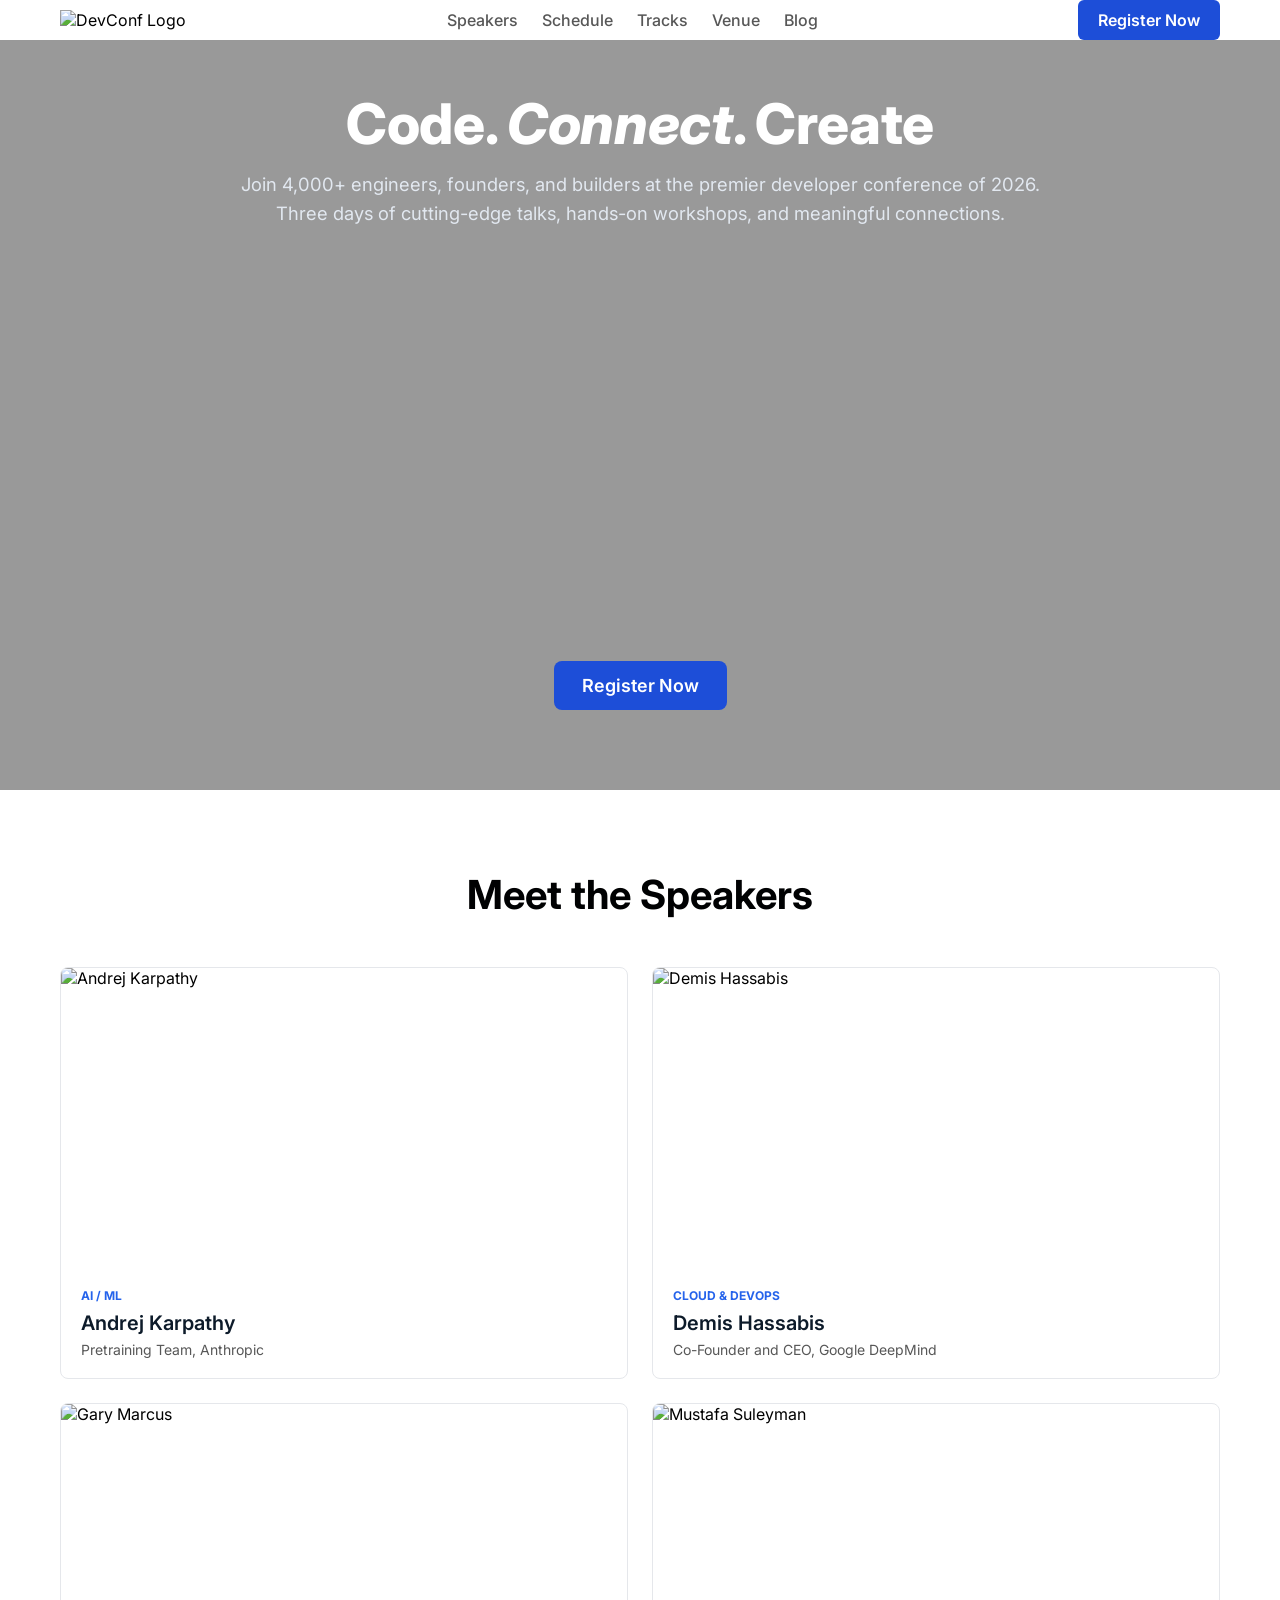
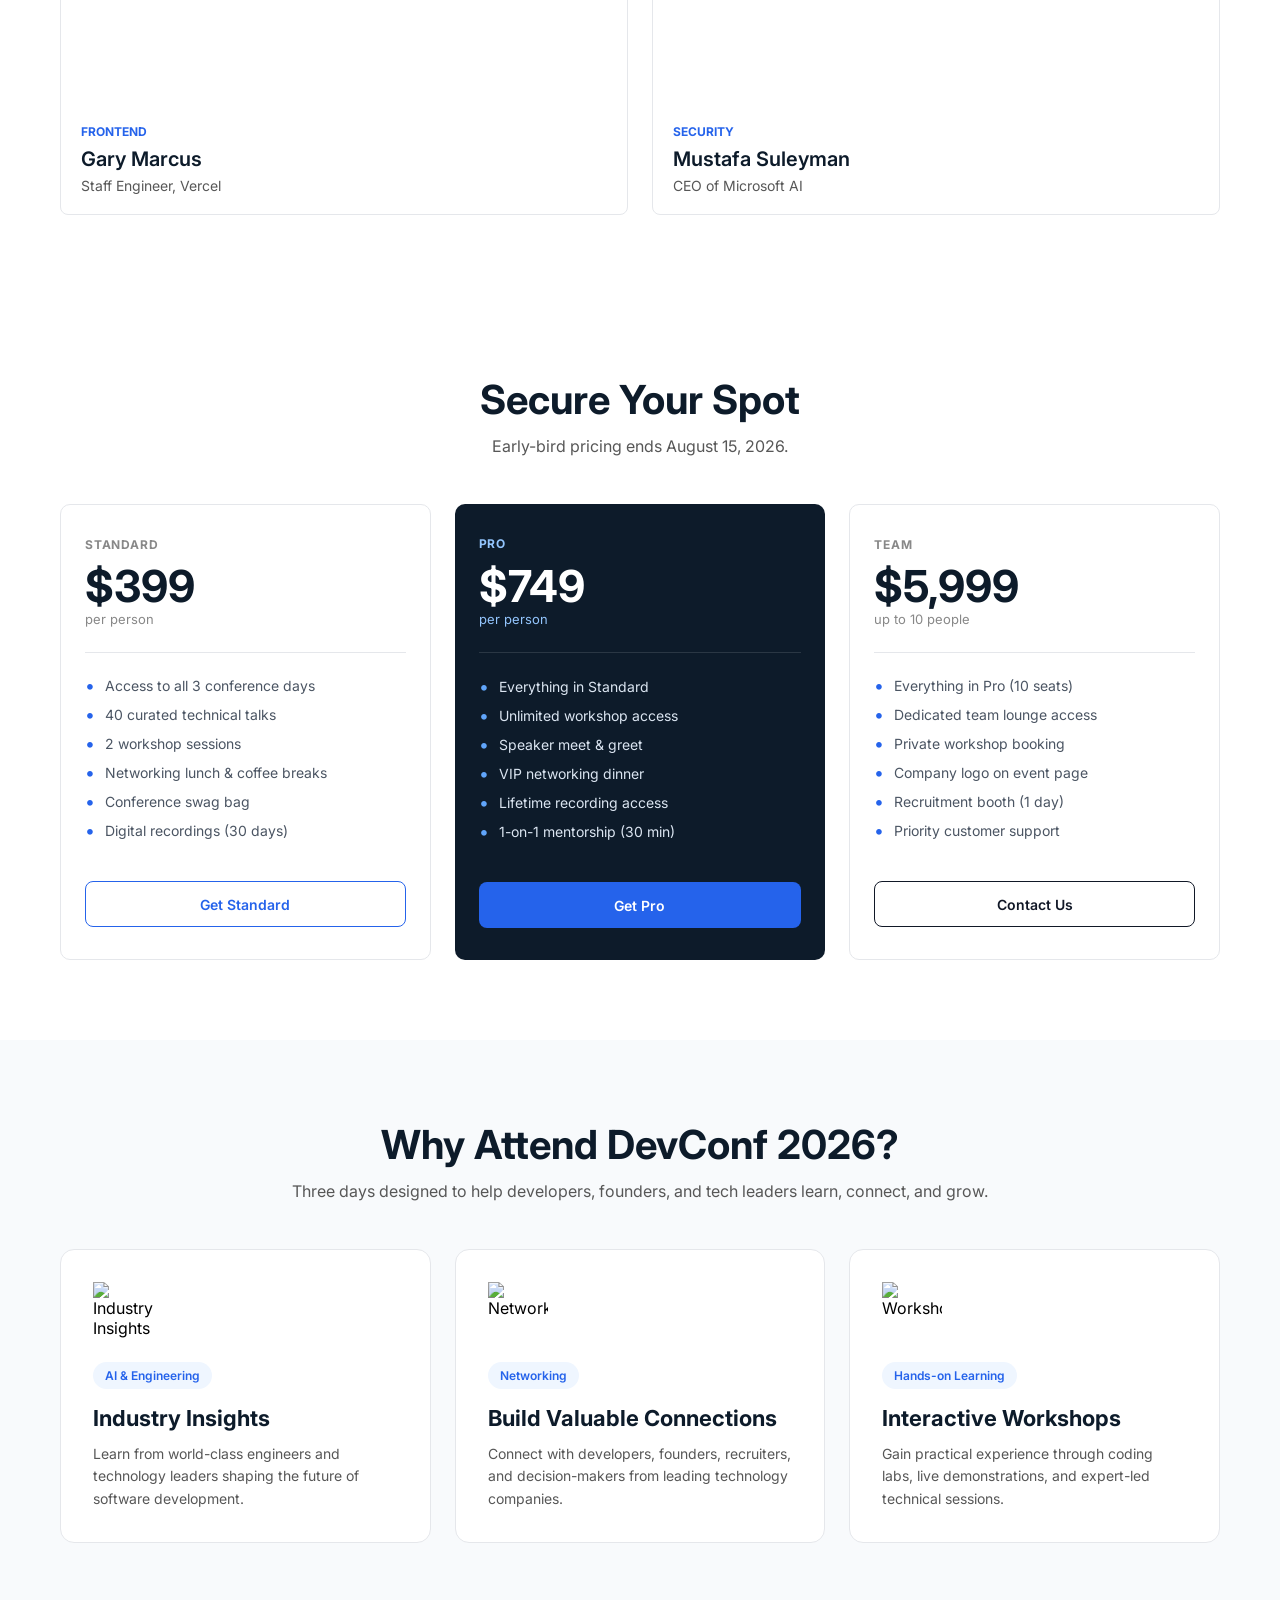
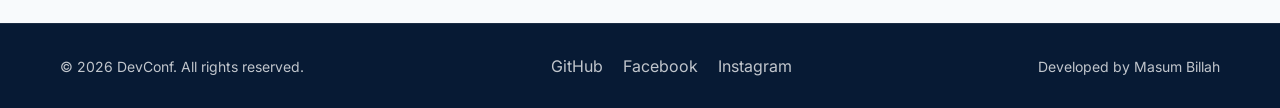
==== index.html @ d59dab5a "Add files via upload" ====
<!DOCTYPE html>
<html lang="en">
<head>
    <meta charset="UTF-8">
    <meta name="viewport" content="width=device-width, initial-scale=1.0">
    <title>DevConf 2026 | Developer Conference</title>
    <link rel="stylesheet" href="./style.css">

    <!-- Google Font -->
    <link rel="preconnect" href="https://fonts.googleapis.com">
    <link rel="preconnect" href="https://fonts.gstatic.com" crossorigin>
    <link href="https://fonts.googleapis.com/css2?family=Inter:wght@400;500;600;700;800&display=swap" rel="stylesheet">
</head>
<body>
    <!-- Navbar start -->
    <header>
        <nav class="container">
            <img src="./assets/logo.png" alt="DevConf Logo">

            <ul class="nav-links">
                <li><a href="#">Speakers</a></li>
                <li><a href="#">Schedule</a></li>
                <li><a href="#">Tracks</a></li>
                <li><a href="#">Venue</a></li>
                <li><a href="#">Blog</a></li>
            </ul>
            <button class="common-btn nav-btn">Register Now</button>
        </nav>
    </header>
    <!-- Navbar end -->

<!-- Hero section start -->
<section class="hero-parent-root">
    <div class="container hero-container">
        
        <!-- Top Dark Region (Heading & Paragraph) -->
        <div class="hero-text">
            <h2>Code. <i>Connect</i>. Create</h2>
            <p>Join 4,000+ engineers, founders, and builders at the premier developer conference of 2026. Three days of cutting-edge talks, hands-on workshops, and meaningful connections.</p>
        </div>

        <!-- Bottom Dark Region (Register Button) -->
        <div class="hero-btn-wrap">
            <button class="common-btn hero-btn">Register Now</button>
        </div>

    </div>
</section>
<!-- Hero section end -->

    <!-- Speakers section start -->
    <section class="speakers-parent">
        <div class="container">
            <h2 class="speakers-parent-title">Meet the Speakers</h2>

            <div class="speakers-parent-grid">
                <div class="speaker-card">
                    <img src="./assets/andrej.png" alt="Andrej Karpathy">
                    <div class="speaker-content">
                        <span class="speaker-category">AI / ML</span>
                        <h3>Andrej Karpathy</h3>
                        <p>Pretraining Team, Anthropic</p>
                    </div>
                </div>

                <div class="speaker-card">
                    <img src="./assets/demis.png" alt="Demis Hassabis">
                    <div class="speaker-content">
                        <span class="speaker-category">Cloud & DevOps</span>
                        <h3>Demis Hassabis</h3>
                        <p>Co-Founder and CEO, Google DeepMind</p>
                    </div>
                </div>

                <div class="speaker-card">
                    <img src="./assets/gary.png" alt="Gary Marcus">
                    <div class="speaker-content">
                        <span class="speaker-category">Frontend</span>
                        <h3>Gary Marcus</h3>
                        <p>Staff Engineer, Vercel</p>
                    </div>
                </div>

                <div class="speaker-card">
                    <img src="./assets/mustafa.png" alt="Mustafa Suleyman">
                    <div class="speaker-content">
                        <span class="speaker-category">Security</span>
                        <h3>Mustafa Suleyman</h3>
                        <p>CEO of Microsoft AI</p>
                    </div>
                </div>
            </div>
        </div>
    </section>
    <!-- Speakers section end -->

    <!-- Pricing section start -->
    <section class="pricing-parent">
        <div class="container">
            <div class="pricing-header">
                <h2>Secure Your Spot</h2>
                <p>Early-bird pricing ends August 15, 2026.</p>
            </div>

            <div class="pricing-parent-grid">
                <!-- Standard -->
                <div class="pricing-card">
                    <span class="plan-type">STANDARD</span>
                    <div class="price-wrap">
                        <h3>$399</h3>
                        <span>per person</span>
                    </div>
                    <div class="divider"></div>
                    <ul>
                        <li>Access to all 3 conference days</li>
                        <li>40 curated technical talks</li>
                        <li>2 workshop sessions</li>
                        <li>Networking lunch & coffee breaks</li>
                        <li>Conference swag bag</li>
                        <li>Digital recordings (30 days)</li>
                    </ul>
                    <button class="outline-btn">Get Standard</button>
                </div>

                <!-- Pro -->
                <div class="pricing-card pricing-card-active">
                    <span class="plan-type">PRO</span>
                    <div class="price-wrap">
                        <h3>$749</h3>
                        <span>per person</span>
                    </div>
                    <div class="divider"></div>
                    <ul>
                        <li>Everything in Standard</li>
                        <li>Unlimited workshop access</li>
                        <li>Speaker meet & greet</li>
                        <li>VIP networking dinner</li>
                        <li>Lifetime recording access</li>
                        <li>1-on-1 mentorship (30 min)</li>
                    </ul>
                    <button class="primary-btn">Get Pro</button>
                </div>

                <!-- Team -->
                <div class="pricing-card">
                    <span class="plan-type">TEAM</span>
                    <div class="price-wrap">
                        <h3>$5,999</h3>
                        <span>up to 10 people</span>
                    </div>
                    <div class="divider"></div>
                    <ul>
                        <li>Everything in Pro (10 seats)</li>
                        <li>Dedicated team lounge access</li>
                        <li>Private workshop booking</li>
                        <li>Company logo on event page</li>
                        <li>Recruitment booth (1 day)</li>
                        <li>Priority customer support</li>
                    </ul>
                    <button class="dark-outline-btn">Contact Us</button>
                </div>
            </div>
        </div>
    </section>
    <!-- Pricing section end -->

    <!-- Experience Section Start-->
    <section class="experience-section">
        <div class="container">
            <div class="experience-header">
                <h2>Why Attend DevConf 2026?</h2>
                <p>Three days designed to help developers, founders, and tech leaders learn, connect, and grow.</p>
            </div>

            <div class="experience-grid">
                <div class="experience-card">
                    <img src="./assets/industry.png" alt="Industry Insights">
                    <span class="feature-tag">AI & Engineering</span>
                    <h3>Industry Insights</h3>
                    <p>Learn from world-class engineers and technology leaders shaping the future of software development.</p>
                </div>

                <div class="experience-card">
                    <img src="./assets/meningful.png" alt="Networking">
                    <span class="feature-tag">Networking</span>
                    <h3>Build Valuable Connections</h3>
                    <p>Connect with developers, founders, recruiters, and decision-makers from leading technology companies.</p>
                </div>

                <div class="experience-card">
                    <img src="./assets/hands.png" alt="Workshops">
                    <span class="feature-tag">Hands-on Learning</span>
                    <h3>Interactive Workshops</h3>
                    <p>Gain practical experience through coding labs, live demonstrations, and expert-led technical sessions.</p>
                </div>
            </div>
        </div>
    </section>
    <!-- Experience Section End-->

    <!-- Footer section start -->
    <footer class="footer-parent">
        <div class="container footer-parent-container">
            <div class="footer-copyright">
                © 2026 DevConf. All rights reserved.
            </div>

            <div class="footer-links">
                <a href="https://github.com/selfmsbillah" target="_blank">GitHub</a>
                <a href="https://www.facebook.com/self.masumbillah/" target="_blank">Facebook</a>
                <a href="https://www.instagram.com/self.masum/" target="_blank">Instagram</a>
            </div>

            <div class="footer-credit">
                Developed by
                <a href="https://selfmsbillah.github.io/masumportfolio.github.io/#contact">Masum Billah</a>
            </div>
        </div>
    </footer>
</body>
</html>
---- style.css ----
/* Reset Style */
* {
    padding: 0;
    margin: 0;
    box-sizing: border-box;
    font-family: 'Inter', sans-serif;
}

img {
    max-width: 100%;
    height: auto;
}

/* Common Styles */
.common-btn {
    background-color: #1D4ED8;
    padding: 10px 20px;
    border-radius: 6px;
    font-weight: 600;
    font-size: 16px;
    color: #FFFFFF;
    border: none;
    cursor: pointer;
    transition: background-color 0.3s ease;
}

.common-btn:hover {
    background-color: #3B82F6;
}

.container {
    max-width: 1200px;
    margin: 0 auto;
    padding: 0 20px;
}

/* Navbar */
nav { 
    display: flex;
    justify-content: space-between;
    align-items: center;
    padding: 20px 0;
}

nav ul {
    display: flex;
    list-style: none;
    gap: 24px;
    align-items: center;
}

ul li a {
    text-decoration: none;
    color: #575757;
    font-weight: 500;
    transition: color 0.3s;
}

ul li a:hover {
    color: #1D4ED8;
}


/* ================= Hero Section Fixed Style ================= */
.hero-parent-root {
    background-image: linear-gradient(rgba(0, 0, 0, 0.4), rgba(0, 0, 0, 0.4)), url('./assets/cover.jpeg');
    background-size: cover;
    background-position: center;
    background-repeat: no-repeat;
    height: 750px;
    width: 100%;
}

.hero-container {
    height: 100%;
    display: flex;
    flex-direction: column;
    justify-content: space-between; /* কন্টেন্টকে একদম উপরে এবং নিচে পাঠাবে */
    align-items: center;
    padding-top: 50px;    /* চিহ্নিত উপরের ডার্ক অংশে টেক্সট পজিশন করবে */
    padding-bottom: 80px; /* চিহ্নিত নিচের ডার্ক অংশে বাটন পজিশন করবে */
    box-sizing: border-box;
}

.hero-text {
    text-align: center;
    color: #FFFFFF;
    max-width: 800px;
}

.hero-text h2 {
    font-size: 3.5rem;
    font-weight: 800;
    letter-spacing: -0.02rem;
    margin-bottom: 12px;
}

.hero-text p {
    font-size: 1.15rem;
    line-height: 1.6;
    color: #E2E8F0;
}

.hero-btn-wrap {
    display: flex;
    justify-content: center;
    align-items: center;
}

.hero-btn {
    padding: 14px 28px;
    font-size: 18px;
    border-radius: 8px;
    white-space: nowrap;
}
/* Speakers Section */
.speakers-parent {
    padding: 80px 0;
    background: #FFFFFF;
}

.speakers-parent-title {
    text-align: center;
    font-size: 2.5rem;
    font-weight: 700;
    color: #000102;
    margin-bottom: 48px;
}

.speakers-parent-grid {
    display: grid;
    grid-template-columns: repeat(2, 1fr);
    gap: 24px;
}

.speaker-card {
    background: #FFFFFF;
    border: 1px solid #E5E7EB;
    border-radius: 8px;
    overflow: hidden;
}

.speaker-card img {
    width: 100%;
    height: 300px;
    object-fit: cover;
    display: block;
}

.speaker-content {
    padding: 20px;
}

.speaker-category {
    display: block;
    font-size: 12px;
    font-weight: 700;
    text-transform: uppercase;
    color: #2563EB;
    margin-bottom: 8px;
}

.speaker-content h3 {
    font-size: 20px;
    font-weight: 600;
    margin-bottom: 6px;
    color: #0D1B2A;
}

.speaker-content p {
    font-size: 14px;
    color: #575757;
}

/* Pricing Section */
.pricing-parent {
    padding: 80px 0;
    background: #FFFFFF;
}

.pricing-header {
    text-align: center;
    margin-bottom: 48px;
}

.pricing-header h2 {
    font-size: 2.5rem;
    font-weight: 700;
    color: #0D1B2A;
    margin-bottom: 12px;
}

.pricing-header p {
    font-size: 16px;
    color: #575757;
}

.pricing-parent-grid {
    display: grid;
    grid-template-columns: repeat(3, 1fr);
    gap: 24px;
    align-items: stretch;
}

.pricing-card {
    background: #ffffff;
    border: 1px solid #E5E7EB;
    border-radius: 10px;
    padding: 32px 24px;
    display: flex;
    flex-direction: column;
    justify-content: space-between;
}

.plan-type {
    font-size: 12px;
    font-weight: 700;
    color: #888888;
    letter-spacing: 0.8px;
}

.price-wrap {
    margin-top: 12px;
}

.price-wrap h3 {
    font-size: 44px;
    line-height: 1;
    font-weight: 700;
    color: #0D1B2A;
}

.price-wrap span {
    font-size: 13px;
    color: #888888;
}

.divider {
    height: 1px;
    background: #E5E7EB;
    margin: 24px 0;
}

.pricing-card ul {
    list-style: none;
    margin-bottom: 30px;
}

.pricing-card ul li {
    position: relative;
    padding-left: 20px;
    margin-bottom: 12px;
    font-size: 14px;
    color: #4B5563;
}

.pricing-card ul li::before {
    content: "•";
    position: absolute;
    left: 0;
    color: #2563EB;
    font-size: 18px;
    line-height: 1;
}

.outline-btn,
.primary-btn,
.dark-outline-btn {
    width: 100%;
    height: 46px;
    border-radius: 8px;
    cursor: pointer;
    font-size: 14px;
    font-weight: 600;
    transition: all 0.3s ease;
}

.outline-btn {
    background: transparent;
    border: 1px solid #2563EB;
    color: #2563EB;
}

.primary-btn {
    background: #2563EB;
    border: none;
    color: #fff;
}

.dark-outline-btn {
    background: transparent;
    border: 1px solid #111827;
    color: #111827;
}

.pricing-card-active {
    background: #0D1B2A;
    border: none;
}

.pricing-card-active .plan-type,
.pricing-card-active .price-wrap span {
    color: #93C5FD;
}

.pricing-card-active .price-wrap h3 {
    color: #fff;
}

.pricing-card-active .divider {
    background: rgba(255, 255, 255, 0.12);
}

.pricing-card-active ul li {
    color: #DBE5F1;
}

.pricing-card-active ul li::before {
    color: #60A5FA;
}

/* Experience Section */
.experience-section {
    padding: 80px 0;
    background: #F8FAFC;
}

.experience-header {
    text-align: center;
    margin-bottom: 48px;
}

.experience-header h2 {
    font-size: 2.5rem;
    font-weight: 700;
    color: #0D1B2A;
    margin-bottom: 12px;
}

.experience-header p {
    max-width: 700px;
    margin: 0 auto;
    font-size: 16px;
    color: #575757;
}

.experience-grid {
    display: grid;
    grid-template-columns: repeat(3, 1fr);
    gap: 24px;
}

.experience-card {
    background: #FFFFFF;
    border: 1px solid #E5E7EB;
    border-radius: 14px;
    padding: 32px;
    display: flex;
    flex-direction: column;
    align-items: flex-start;
    transition: all 0.3s ease;
}

.experience-card:hover {
    transform: translateY(-5px);
    box-shadow: 0 15px 30px rgba(13, 27, 42, 0.08);
}

.experience-card img {
    width: 60px;
    height: 60px;
    object-fit: contain;
    margin-bottom: 20px;
}

.feature-tag {
    background: #EFF6FF;
    color: #2563EB;
    padding: 6px 12px;
    border-radius: 999px;
    font-size: 12px;
    font-weight: 600;
    margin-bottom: 16px;
}

.experience-card h3 {
    font-size: 22px;
    font-weight: 700;
    color: #0D1B2A;
    margin-bottom: 12px;
}

.experience-card p {
    font-size: 14px;
    line-height: 1.6;
    color: #575757;
}

/* Footer Section */
.footer-parent {
    background: #071A34;
    padding: 32px 0;
    border-top: 1px solid rgba(255, 255, 255, 0.08);
}

.footer-parent-container {
    display: flex;
    align-items: center;
    justify-content: space-between;
    gap: 20px;
}

.footer-copyright,
.footer-credit {
    color: rgba(255, 255, 255, 0.75);
    font-size: 14px;
}

.footer-credit a,
.footer-links a {
    color: rgba(255, 255, 255, 0.75);
    text-decoration: none;
    transition: 0.3s;
}

.footer-credit a:hover,
.footer-links a:hover {
    color: #60A5FA;
}

.footer-links {
    display: flex;
    align-items: center;
    gap: 20px;
}

/* ==========================================================
   RESPONSIVE MEDIA QUERIES (Mobile & Tablet)
   ========================================================== */

/* Tablet View (Max Width: 992px) */
@media screen and (max-width: 992px) {
    .speakers-parent-grid {
        grid-template-columns: repeat(2, 1fr);
    }

    .pricing-parent-grid,
    .experience-grid {
        grid-template-columns: repeat(2, 1fr);
    }
}

/* ==========================================================
   RESPONSIVE MEDIA QUERIES (Mobile & Tablet)
   ========================================================== */

/* Tablet View (Max Width: 992px) */
@media screen and (max-width: 992px) {
    .speakers-parent-grid,
    .pricing-parent-grid,
    .experience-grid {
        grid-template-columns: repeat(2, 1fr);
    }
}

/* Mobile View (Max Width: 768px) - 2 Columns Layout */
@media screen and (max-width: 768px) {
    .container {
        padding: 0 12px;
    }

    /* Navbar Mobile Layout */
    nav {
        flex-direction: column;
        gap: 12px;
    }
/* Hero Section Mobile Position Fix */
    .hero-parent-root {
        height: 520px;
    }

    .hero-container {
        padding-top: 140px;
        padding-bottom: 30px;
    }

    .hero-btn {
        padding: 10px 20px;
        font-size: 14px;
    }

    nav ul {
        gap: 10px;
        flex-wrap: wrap;
        justify-content: center;
    }

    /* Typography Responsive Sizes */
    .hero-text h2 {
        font-size: 2rem;
    }

    .hero-text p {
        font-size: 0.95rem;
    }

    .speakers-parent-title,
    .pricing-header h2,
    .experience-header h2 {
        font-size: 1.6rem;
    }

    /* ALL GRIDS: 2 Columns on Mobile */
    .speakers-parent-grid,
    .pricing-parent-grid,
    .experience-grid {
        grid-template-columns: repeat(2, 1fr);
        gap: 12px;
    }

    /* Speakers Card Compact Size */
    .speaker-card img {
        height: 150px;
    }

    .speaker-content {
        padding: 10px;
    }

    .speaker-category {
        font-size: 9px;
        margin-bottom: 4px;
    }

    .speaker-content h3 {
        font-size: 14px;
        margin-bottom: 4px;
    }

    .speaker-content p {
        font-size: 11px;
        line-height: 1.3;
    }

    /* Pricing Card Compact Size */
    .pricing-card {
        padding: 16px 12px;
    }

    .price-wrap h3 {
        font-size: 28px;
    }

    .pricing-card ul li {
        font-size: 11px;
        margin-bottom: 8px;
        padding-left: 14px;
    }

    /* Experience Card Compact Size */
    .experience-card {
        padding: 16px 12px;
    }

    .experience-card img {
        width: 40px;
        height: 40px;
        margin-bottom: 10px;
    }

    .experience-card h3 {
        font-size: 16px;
        margin-bottom: 8px;
    }

    .experience-card p {
        font-size: 11px;
        line-height: 1.4;
    }

    /* Footer Mobile Layout */
    .footer-parent-container {
        flex-direction: column;
        text-align: center;
        gap: 12px;
    }
}
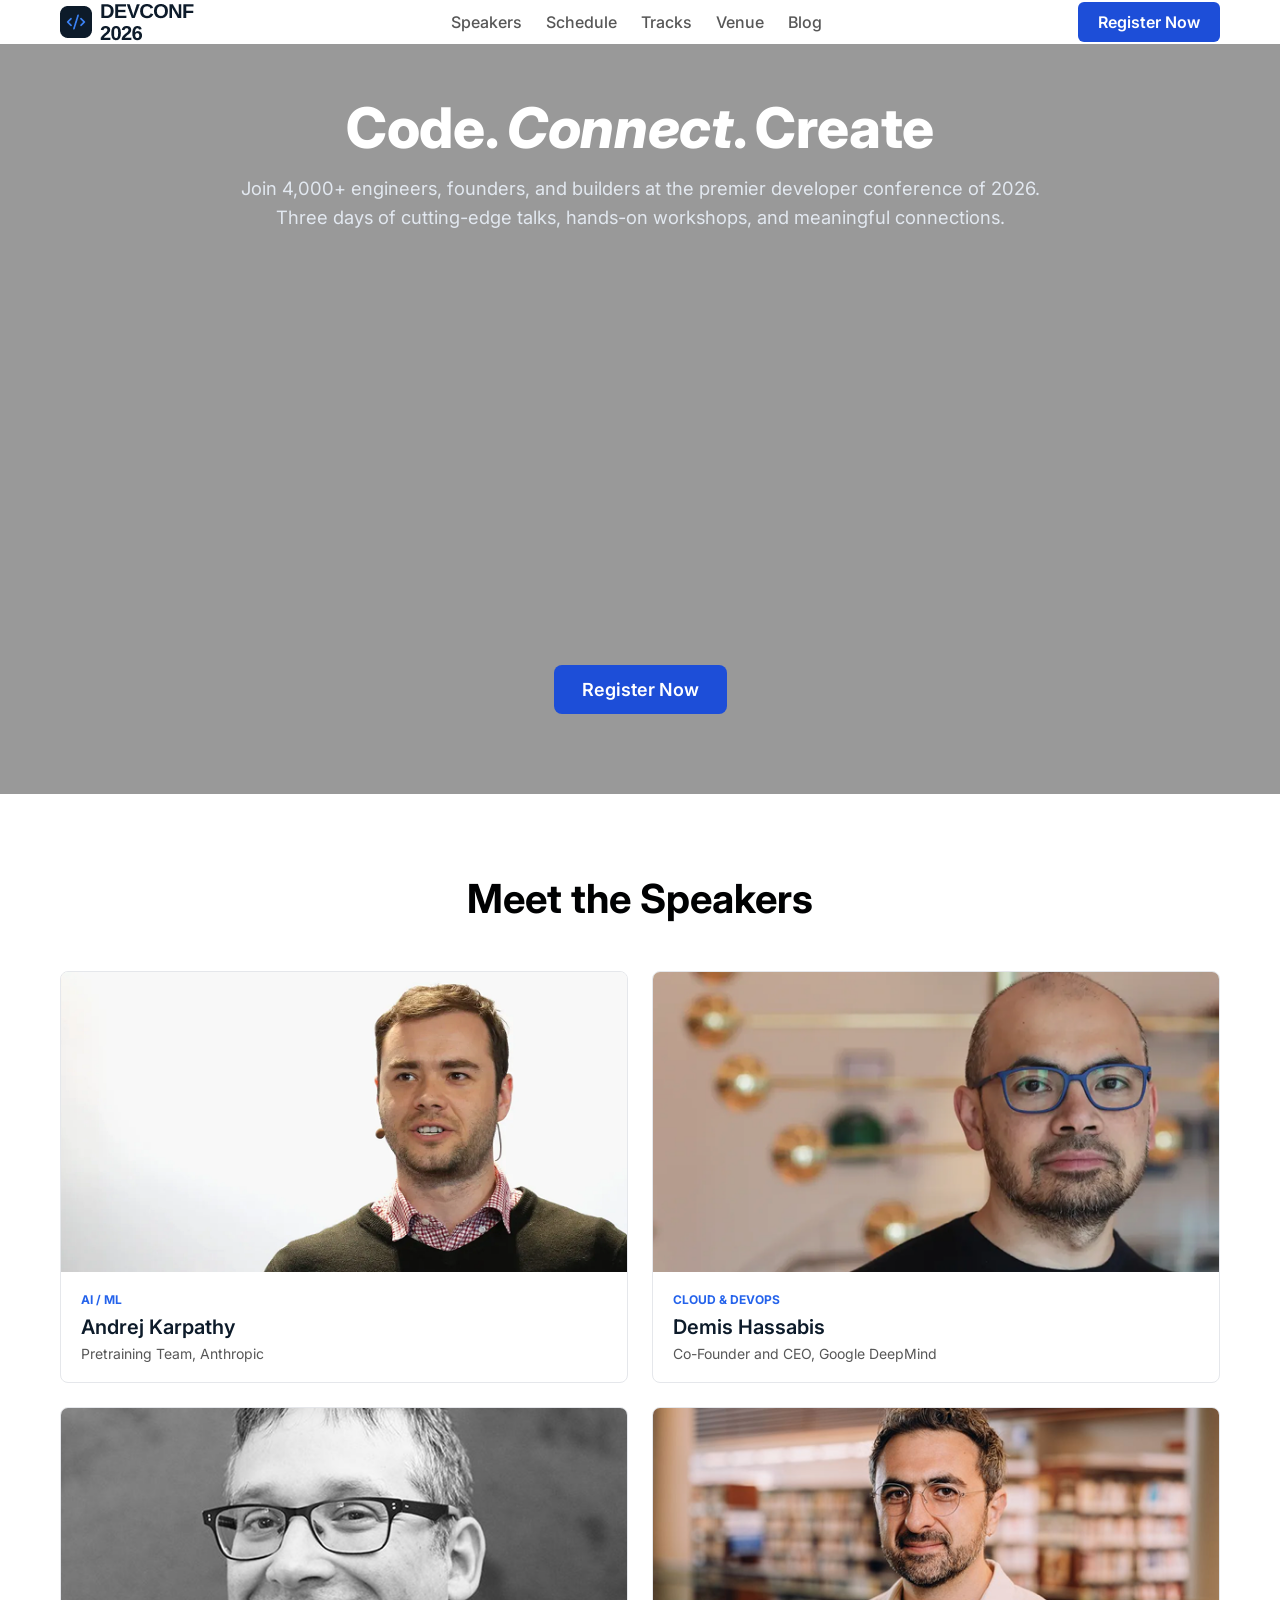
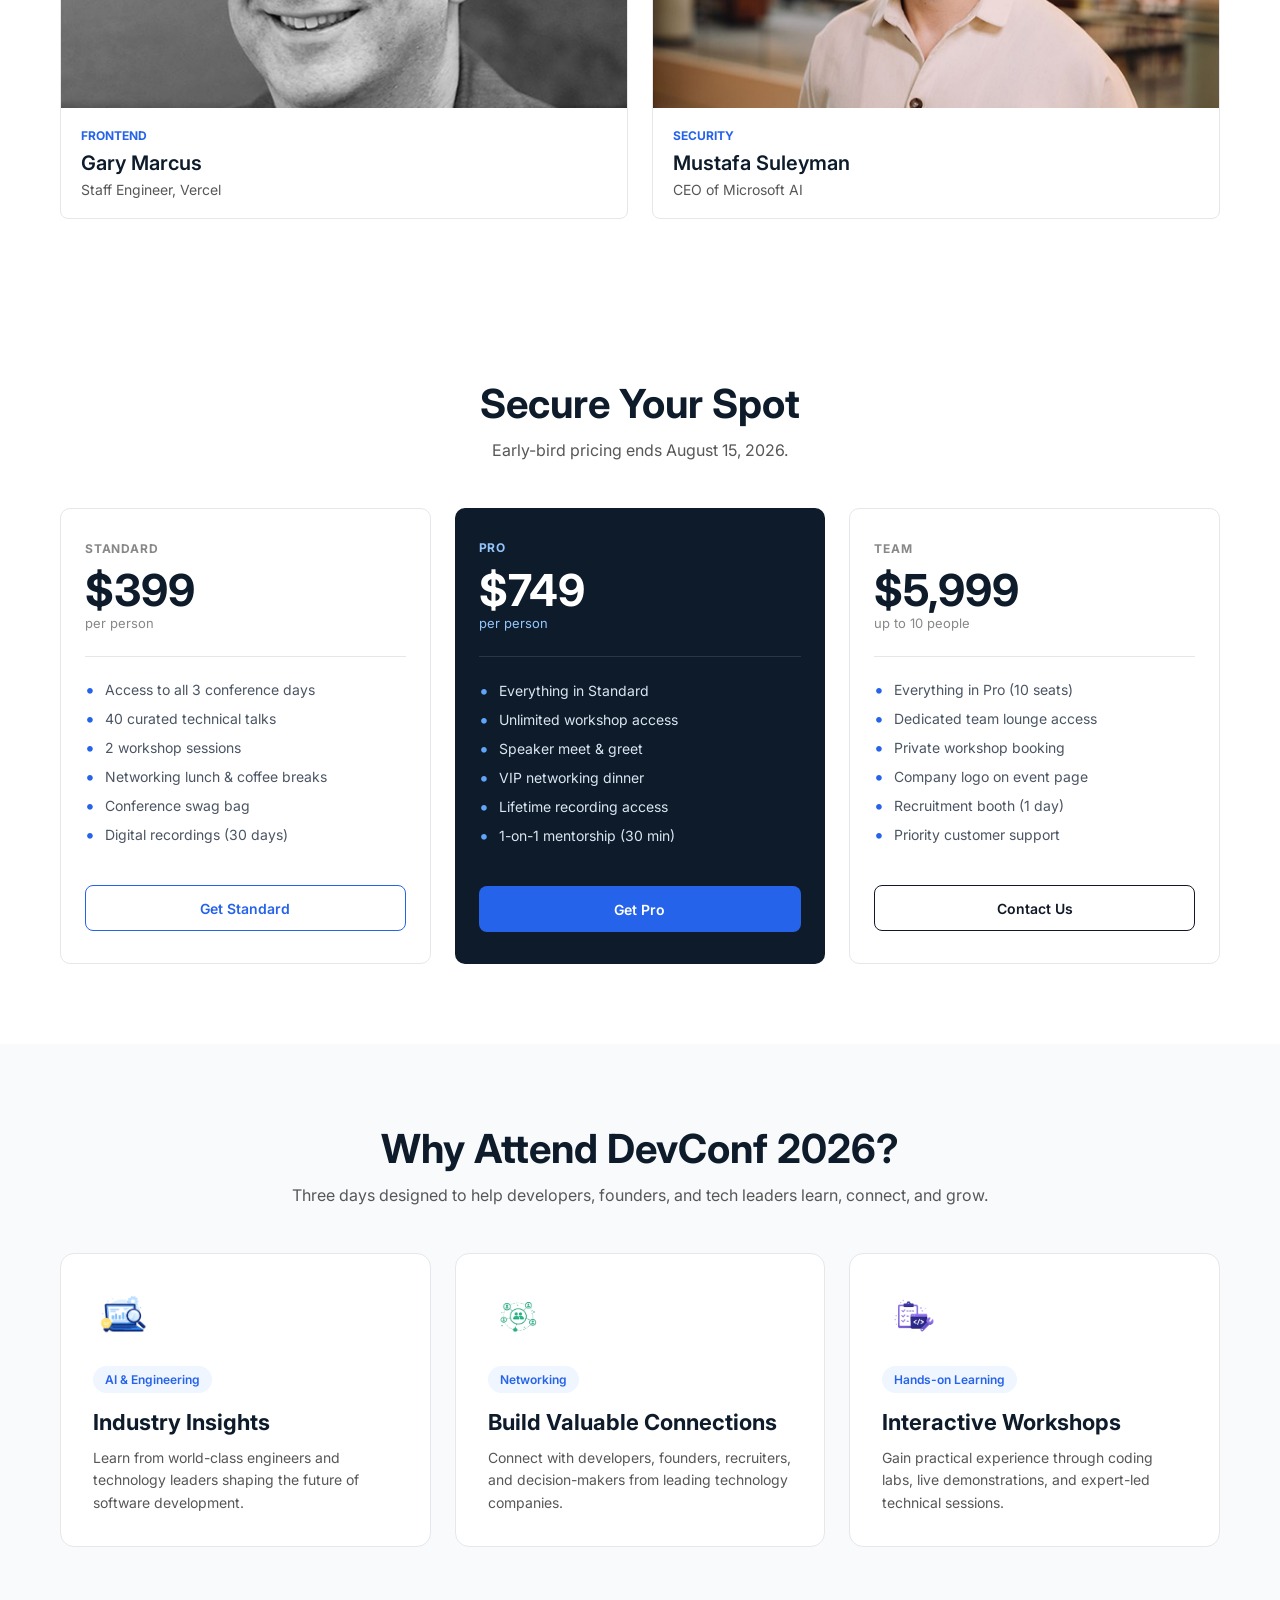
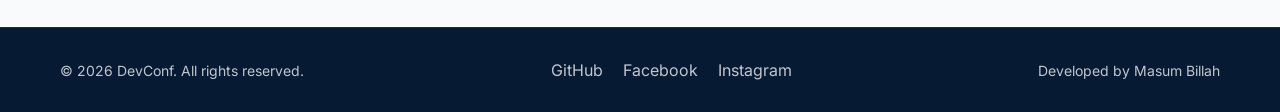
==== commit 7c81d827: "Update index.html" ====
--- a/index.html
+++ b/index.html
@@ -15,7 +15,7 @@
     <!-- Navbar start -->
     <header>
         <nav class="container">
-            <img src="./assets/logo.png" alt="DevConf Logo">
+            <img src="logo.png" alt="DevConf Logo">
 
             <ul class="nav-links">
                 <li><a href="#">Speakers</a></li>
@@ -55,7 +55,7 @@
 
             <div class="speakers-parent-grid">
                 <div class="speaker-card">
-                    <img src="./assets/andrej.png" alt="Andrej Karpathy">
+                    <img src="andrej.png" alt="Andrej Karpathy">
                     <div class="speaker-content">
                         <span class="speaker-category">AI / ML</span>
                         <h3>Andrej Karpathy</h3>
@@ -64,7 +64,7 @@
                 </div>
 
                 <div class="speaker-card">
-                    <img src="./assets/demis.png" alt="Demis Hassabis">
+                    <img src="demis.png" alt="Demis Hassabis">
                     <div class="speaker-content">
                         <span class="speaker-category">Cloud & DevOps</span>
                         <h3>Demis Hassabis</h3>
@@ -73,7 +73,7 @@
                 </div>
 
                 <div class="speaker-card">
-                    <img src="./assets/gary.png" alt="Gary Marcus">
+                    <img src="gary.png" alt="Gary Marcus">
                     <div class="speaker-content">
                         <span class="speaker-category">Frontend</span>
                         <h3>Gary Marcus</h3>
@@ -82,7 +82,7 @@
                 </div>
 
                 <div class="speaker-card">
-                    <img src="./assets/mustafa.png" alt="Mustafa Suleyman">
+                    <img src="mustafa.png" alt="Mustafa Suleyman">
                     <div class="speaker-content">
                         <span class="speaker-category">Security</span>
                         <h3>Mustafa Suleyman</h3>
@@ -174,21 +174,21 @@
 
             <div class="experience-grid">
                 <div class="experience-card">
-                    <img src="./assets/industry.png" alt="Industry Insights">
+                    <img src="industry.png" alt="Industry Insights">
                     <span class="feature-tag">AI & Engineering</span>
                     <h3>Industry Insights</h3>
                     <p>Learn from world-class engineers and technology leaders shaping the future of software development.</p>
                 </div>
 
                 <div class="experience-card">
-                    <img src="./assets/meningful.png" alt="Networking">
+                    <img src="meningful.png" alt="Networking">
                     <span class="feature-tag">Networking</span>
                     <h3>Build Valuable Connections</h3>
                     <p>Connect with developers, founders, recruiters, and decision-makers from leading technology companies.</p>
                 </div>
 
                 <div class="experience-card">
-                    <img src="./assets/hands.png" alt="Workshops">
+                    <img src="hands.png" alt="Workshops">
                     <span class="feature-tag">Hands-on Learning</span>
                     <h3>Interactive Workshops</h3>
                     <p>Gain practical experience through coding labs, live demonstrations, and expert-led technical sessions.</p>
@@ -218,4 +218,4 @@
         </div>
     </footer>
 </body>
-</html>+</html>
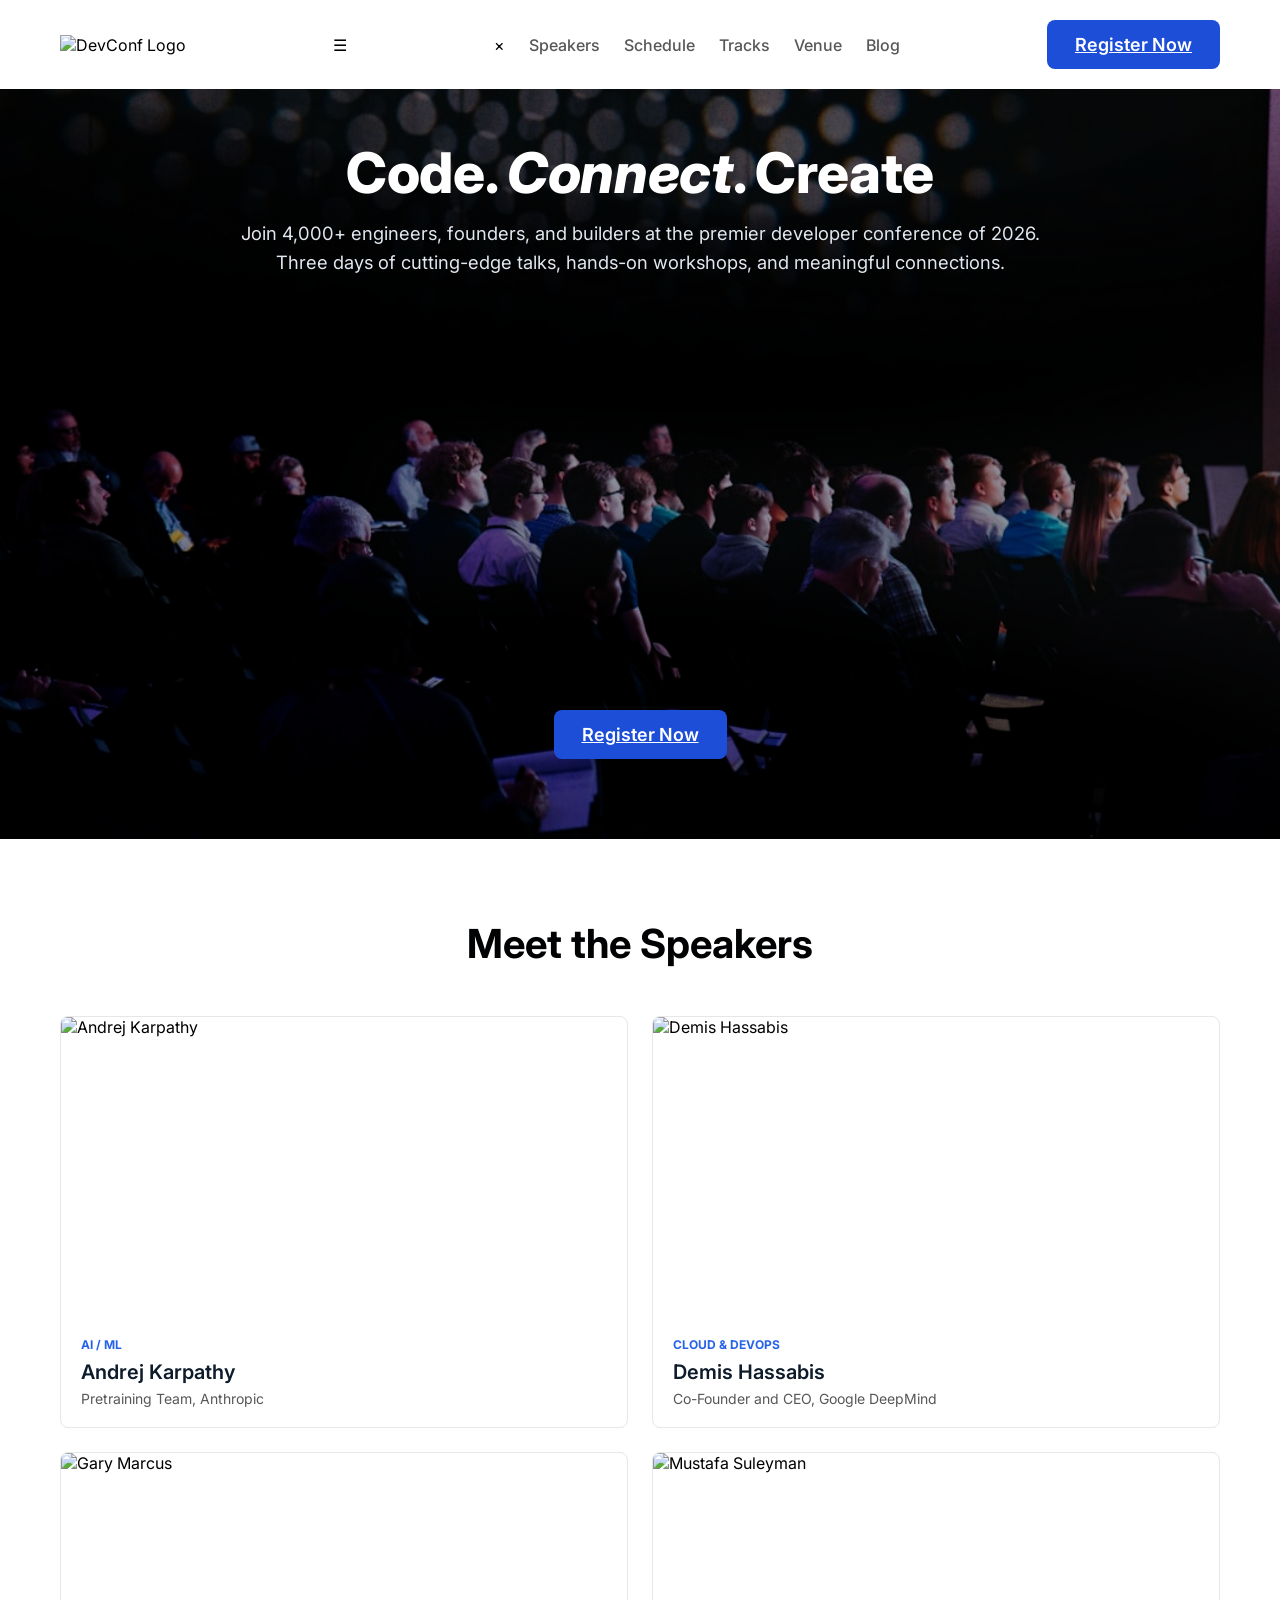
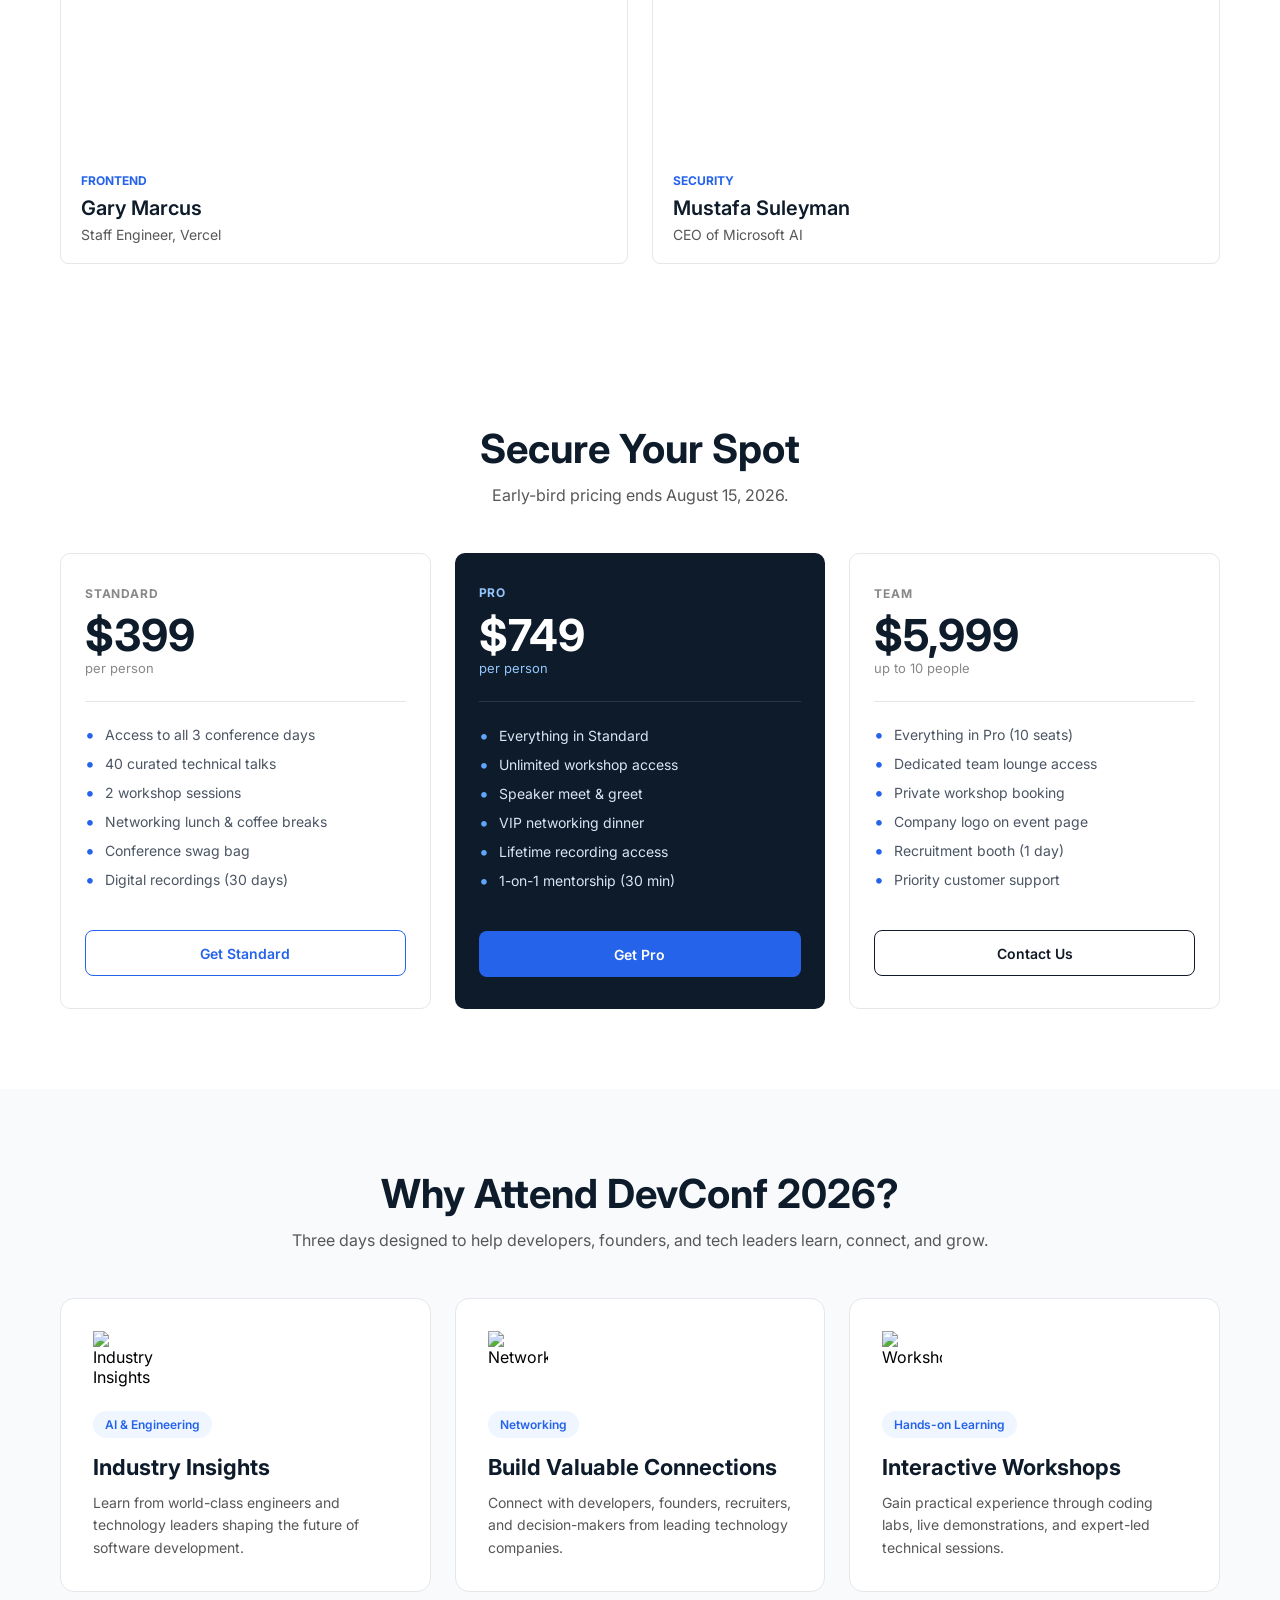
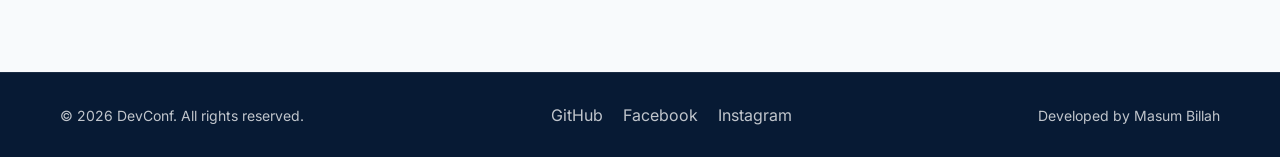
==== commit 5fa9cc02: "Update index.html" ====
--- a/index.html
+++ b/index.html
@@ -12,22 +12,38 @@
     <link href="https://fonts.googleapis.com/css2?family=Inter:wght@400;500;600;700;800&display=swap" rel="stylesheet">
 </head>
 <body>
-    <!-- Navbar start -->
-    <header>
-        <nav class="container">
-            <img src="logo.png" alt="DevConf Logo">
-
-            <ul class="nav-links">
-                <li><a href="#">Speakers</a></li>
-                <li><a href="#">Schedule</a></li>
-                <li><a href="#">Tracks</a></li>
-                <li><a href="#">Venue</a></li>
-                <li><a href="#">Blog</a></li>
+
+<header>
+    <div class="container">
+        <nav>
+            <!-- লোগো (উপরে সেন্টারে থাকবে) -->
+            <img src="./assets/logo.png" alt="DevConf Logo" class="nav-logo">
+
+            <!-- মোবাইলের জন্য টগল মেনু বাটন (২য় লাইনের বামে) -->
+            <div class="menu-toggle" id="menu-toggle">
+                &#9776;
+            </div>
+
+            <!-- নেভিগেশন আইটেম (অফ-ক্যানভাস ডিজাইন) -->
+            <ul id="nav-menu">
+                <li class="close-btn-wrap">
+                    <span class="close-menu" id="close-menu">&times;</span>
+                </li>
+                <li><a href="#speakers">Speakers</a></li>
+                <li><a href="#schedule">Schedule</a></li>
+                <li><a href="#tracks">Tracks</a></li>
+                <li><a href="#venue">Venue</a></li>
+                <li><a href="#blog">Blog</a></li>
             </ul>
-            <button class="common-btn nav-btn">Register Now</button>
+
+            <!-- রেজিস্টার বাটন (২য় লাইনের ডানে) -->
+           <a href="./auth.html" class="common-btn hero-btn">Register Now</a>
         </nav>
-    </header>
-    <!-- Navbar end -->
+    </div>
+</header>
+
+<!-- স্ক্রিন আবছায়া করার জন্য এবং বাইরে ক্লিক ধরে মেনু বন্ধ করার জন্য ওভারলে -->
+<div class="menu-overlay" id="menu-overlay"></div>
 
 <!-- Hero section start -->
 <section class="hero-parent-root">
@@ -41,181 +57,237 @@
 
         <!-- Bottom Dark Region (Register Button) -->
         <div class="hero-btn-wrap">
-            <button class="common-btn hero-btn">Register Now</button>
+           <a href="./auth.html" class="common-btn hero-btn">Register Now</a>
         </div>
 
     </div>
 </section>
 <!-- Hero section end -->
 
-    <!-- Speakers section start -->
-    <section class="speakers-parent">
-        <div class="container">
-            <h2 class="speakers-parent-title">Meet the Speakers</h2>
-
-            <div class="speakers-parent-grid">
-                <div class="speaker-card">
-                    <img src="andrej.png" alt="Andrej Karpathy">
-                    <div class="speaker-content">
-                        <span class="speaker-category">AI / ML</span>
-                        <h3>Andrej Karpathy</h3>
-                        <p>Pretraining Team, Anthropic</p>
-                    </div>
-                </div>
-
-                <div class="speaker-card">
-                    <img src="demis.png" alt="Demis Hassabis">
-                    <div class="speaker-content">
-                        <span class="speaker-category">Cloud & DevOps</span>
-                        <h3>Demis Hassabis</h3>
-                        <p>Co-Founder and CEO, Google DeepMind</p>
-                    </div>
-                </div>
-
-                <div class="speaker-card">
-                    <img src="gary.png" alt="Gary Marcus">
-                    <div class="speaker-content">
-                        <span class="speaker-category">Frontend</span>
-                        <h3>Gary Marcus</h3>
-                        <p>Staff Engineer, Vercel</p>
-                    </div>
-                </div>
-
-                <div class="speaker-card">
-                    <img src="mustafa.png" alt="Mustafa Suleyman">
-                    <div class="speaker-content">
-                        <span class="speaker-category">Security</span>
-                        <h3>Mustafa Suleyman</h3>
-                        <p>CEO of Microsoft AI</p>
-                    </div>
-                </div>
-            </div>
-        </div>
-    </section>
-    <!-- Speakers section end -->
-
-    <!-- Pricing section start -->
-    <section class="pricing-parent">
-        <div class="container">
-            <div class="pricing-header">
-                <h2>Secure Your Spot</h2>
-                <p>Early-bird pricing ends August 15, 2026.</p>
-            </div>
-
-            <div class="pricing-parent-grid">
-                <!-- Standard -->
-                <div class="pricing-card">
-                    <span class="plan-type">STANDARD</span>
-                    <div class="price-wrap">
-                        <h3>$399</h3>
-                        <span>per person</span>
-                    </div>
-                    <div class="divider"></div>
-                    <ul>
-                        <li>Access to all 3 conference days</li>
-                        <li>40 curated technical talks</li>
-                        <li>2 workshop sessions</li>
-                        <li>Networking lunch & coffee breaks</li>
-                        <li>Conference swag bag</li>
-                        <li>Digital recordings (30 days)</li>
-                    </ul>
-                    <button class="outline-btn">Get Standard</button>
-                </div>
-
-                <!-- Pro -->
-                <div class="pricing-card pricing-card-active">
-                    <span class="plan-type">PRO</span>
-                    <div class="price-wrap">
-                        <h3>$749</h3>
-                        <span>per person</span>
-                    </div>
-                    <div class="divider"></div>
-                    <ul>
-                        <li>Everything in Standard</li>
-                        <li>Unlimited workshop access</li>
-                        <li>Speaker meet & greet</li>
-                        <li>VIP networking dinner</li>
-                        <li>Lifetime recording access</li>
-                        <li>1-on-1 mentorship (30 min)</li>
-                    </ul>
-                    <button class="primary-btn">Get Pro</button>
-                </div>
-
-                <!-- Team -->
-                <div class="pricing-card">
-                    <span class="plan-type">TEAM</span>
-                    <div class="price-wrap">
-                        <h3>$5,999</h3>
-                        <span>up to 10 people</span>
-                    </div>
-                    <div class="divider"></div>
-                    <ul>
-                        <li>Everything in Pro (10 seats)</li>
-                        <li>Dedicated team lounge access</li>
-                        <li>Private workshop booking</li>
-                        <li>Company logo on event page</li>
-                        <li>Recruitment booth (1 day)</li>
-                        <li>Priority customer support</li>
-                    </ul>
-                    <button class="dark-outline-btn">Contact Us</button>
-                </div>
-            </div>
-        </div>
-    </section>
-    <!-- Pricing section end -->
-
-    <!-- Experience Section Start-->
-    <section class="experience-section">
-        <div class="container">
-            <div class="experience-header">
-                <h2>Why Attend DevConf 2026?</h2>
-                <p>Three days designed to help developers, founders, and tech leaders learn, connect, and grow.</p>
-            </div>
-
-            <div class="experience-grid">
-                <div class="experience-card">
-                    <img src="industry.png" alt="Industry Insights">
-                    <span class="feature-tag">AI & Engineering</span>
-                    <h3>Industry Insights</h3>
-                    <p>Learn from world-class engineers and technology leaders shaping the future of software development.</p>
-                </div>
-
-                <div class="experience-card">
-                    <img src="meningful.png" alt="Networking">
-                    <span class="feature-tag">Networking</span>
-                    <h3>Build Valuable Connections</h3>
-                    <p>Connect with developers, founders, recruiters, and decision-makers from leading technology companies.</p>
-                </div>
-
-                <div class="experience-card">
-                    <img src="hands.png" alt="Workshops">
-                    <span class="feature-tag">Hands-on Learning</span>
-                    <h3>Interactive Workshops</h3>
-                    <p>Gain practical experience through coding labs, live demonstrations, and expert-led technical sessions.</p>
-                </div>
-            </div>
-        </div>
-    </section>
-    <!-- Experience Section End-->
-
-    <!-- Footer section start -->
-    <footer class="footer-parent">
-        <div class="container footer-parent-container">
-            <div class="footer-copyright">
-                © 2026 DevConf. All rights reserved.
-            </div>
-
-            <div class="footer-links">
-                <a href="https://github.com/selfmsbillah" target="_blank">GitHub</a>
-                <a href="https://www.facebook.com/self.masumbillah/" target="_blank">Facebook</a>
-                <a href="https://www.instagram.com/self.masum/" target="_blank">Instagram</a>
-            </div>
-
-            <div class="footer-credit">
-                Developed by
-                <a href="https://selfmsbillah.github.io/masumportfolio.github.io/#contact">Masum Billah</a>
-            </div>
-        </div>
-    </footer>
+<!-- Speakers section start -->
+<section class="speakers-parent" id="speakers">
+    <div class="container">
+        <h2 class="speakers-parent-title">Meet the Speakers</h2>
+
+        <div class="speakers-parent-grid">
+            <div class="speaker-card">
+                <img src="./assets/andrej.png" alt="Andrej Karpathy">
+                <div class="speaker-content">
+                    <span class="speaker-category">AI / ML</span>
+                    <h3>Andrej Karpathy</h3>
+                    <p>Pretraining Team, Anthropic</p>
+                </div>
+            </div>
+
+            <div class="speaker-card">
+                <img src="./assets/demis.png" alt="Demis Hassabis">
+                <div class="speaker-content">
+                    <span class="speaker-category">Cloud & DevOps</span>
+                    <h3>Demis Hassabis</h3>
+                    <p>Co-Founder and CEO, Google DeepMind</p>
+                </div>
+            </div>
+
+            <div class="speaker-card">
+                <img src="./assets/gary.png" alt="Gary Marcus">
+                <div class="speaker-content">
+                    <span class="speaker-category">Frontend</span>
+                    <h3>Gary Marcus</h3>
+                    <p>Staff Engineer, Vercel</p>
+                </div>
+            </div>
+
+            <div class="speaker-card">
+                <img src="./assets/mustafa.png" alt="Mustafa Suleyman">
+                <div class="speaker-content">
+                    <span class="speaker-category">Security</span>
+                    <h3>Mustafa Suleyman</h3>
+                    <p>CEO of Microsoft AI</p>
+                </div>
+            </div>
+        </div>
+    </div>
+</section>
+<!-- Speakers section end -->
+
+<!-- Pricing section start -->
+<section class="pricing-parent" id="schedule">
+    <div class="container">
+        <div class="pricing-header">
+            <h2>Secure Your Spot</h2>
+            <p>Early-bird pricing ends August 15, 2026.</p>
+        </div>
+
+        <div class="pricing-parent-grid">
+            <!-- Standard -->
+            <div class="pricing-card">
+                <span class="plan-type">STANDARD</span>
+                <div class="price-wrap">
+                    <h3>$399</h3>
+                    <span>per person</span>
+                </div>
+                <div class="divider"></div>
+                <ul>
+                    <li>Access to all 3 conference days</li>
+                    <li>40 curated technical talks</li>
+                    <li>2 workshop sessions</li>
+                    <li>Networking lunch & coffee breaks</li>
+                    <li>Conference swag bag</li>
+                    <li>Digital recordings (30 days)</li>
+                </ul>
+                <button class="outline-btn">Get Standard</button>
+            </div>
+
+            <!-- Pro -->
+            <div class="pricing-card pricing-card-active">
+                <span class="plan-type">PRO</span>
+                <div class="price-wrap">
+                    <h3>$749</h3>
+                    <span>per person</span>
+                </div>
+                <div class="divider"></div>
+                <ul>
+                    <li>Everything in Standard</li>
+                    <li>Unlimited workshop access</li>
+                    <li>Speaker meet & greet</li>
+                    <li>VIP networking dinner</li>
+                    <li>Lifetime recording access</li>
+                    <li>1-on-1 mentorship (30 min)</li>
+                </ul>
+                <button class="primary-btn">Get Pro</button>
+            </div>
+
+            <!-- Team -->
+            <div class="pricing-card">
+                <span class="plan-type">TEAM</span>
+                <div class="price-wrap">
+                    <h3>$5,999</h3>
+                    <span>up to 10 people</span>
+                </div>
+                <div class="divider"></div>
+                <ul>
+                    <li>Everything in Pro (10 seats)</li>
+                    <li>Dedicated team lounge access</li>
+                    <li>Private workshop booking</li>
+                    <li>Company logo on event page</li>
+                    <li>Recruitment booth (1 day)</li>
+                    <li>Priority customer support</li>
+                </ul>
+                <button class="dark-outline-btn">Contact Us</button>
+            </div>
+        </div>
+    </div>
+</section>
+<!-- Pricing section end -->
+
+<!-- Experience Section Start-->
+<section class="experience-section" id="tracks">
+    <div class="container">
+        <div class="experience-header">
+            <h2>Why Attend DevConf 2026?</h2>
+            <p>Three days designed to help developers, founders, and tech leaders learn, connect, and grow.</p>
+        </div>
+
+        <div class="experience-grid">
+            <div class="experience-card">
+                <img src="./assets/industry.png" alt="Industry Insights">
+                <span class="feature-tag">AI & Engineering</span>
+                <h3>Industry Insights</h3>
+                <p>Learn from world-class engineers and technology leaders shaping the future of software development.</p>
+            </div>
+
+            <div class="experience-card">
+                <img src="./assets/meningful.png" alt="Networking">
+                <span class="feature-tag">Networking</span>
+                <h3>Build Valuable Connections</h3>
+                <p>Connect with developers, founders, recruiters, and decision-makers from leading technology companies.</p>
+            </div>
+
+            <div class="experience-card">
+                <img src="./assets/hands.png" alt="Workshops">
+                <span class="feature-tag">Hands-on Learning</span>
+                <h3>Interactive Workshops</h3>
+                <p>Gain practical experience through coding labs, live demonstrations, and expert-led technical sessions.</p>
+            </div>
+        </div>
+    </div>
+</section>
+<!-- Experience Section End-->
+
+<!-- Footer section start -->
+<footer class="footer-parent">
+    <div class="container footer-parent-container">
+        <div class="footer-copyright">
+            © 2026 DevConf. All rights reserved.
+        </div>
+
+        <div class="footer-links">
+            <a href="https://github.com/selfmsbillah" target="_blank">GitHub</a>
+            <a href="https://www.facebook.com/self.masumbillah/" target="_blank">Facebook</a>
+            <a href="https://www.instagram.com/self.masum/" target="_blank">Instagram</a>
+        </div>
+
+        <div class="footer-credit">
+            Developed by
+            <a href="https://selfmsbillah.github.io/masumportfolio.github.io/#contact">Masum Billah</a>
+        </div>
+    </div>
+</footer>
+
+<!-- JavaScript for Menu Toggle and Smooth Close -->
+<!-- JavaScript for Menu Toggle, Smooth Close and Mobile Header Auto-Hide -->
+<script>
+    const menuToggle = document.getElementById('menu-toggle');
+    const closeMenu = document.getElementById('close-menu');
+    const navMenu = document.getElementById('nav-menu');
+    const menuOverlay = document.getElementById('menu-overlay');
+    const menuLinks = document.querySelectorAll('#nav-menu a');
+    const header = document.querySelector('header');
+
+    // ১. মেনু বন্ধ করার মূল ফংশন
+    function hideMenu() {
+        navMenu.classList.remove('active');
+        menuOverlay.classList.remove('active');
+    }
+
+    // ২. টগল বাটন ক্লিক করলে মেনু খুলবে/বন্ধ হবে
+    menuToggle.addEventListener('click', (e) => {
+        e.stopPropagation();
+        navMenu.classList.toggle('active');
+        menuOverlay.classList.toggle('active');
+    });
+
+    // ৩. 'X' বাটনে ক্লিক করলে বন্ধ হবে
+    if(closeMenu) {
+        closeMenu.addEventListener('click', hideMenu);
+    }
+
+    // ৪. বাইরের স্ক্রিনে বা ওভারলেতে ক্লিক করলে বন্ধ হবে
+    menuOverlay.addEventListener('click', hideMenu);
+
+    // ৫. স্ক্রোল করলে মেনু বন্ধ হবে এবং মোবাইলে লোগো অংশ উপরে স্লাইড হয়ে সরে যাবে
+    window.addEventListener('scroll', () => {
+        hideMenu(); // স্ক্রোল করলে সাইডবার মেনু বন্ধ হবে
+
+        let scrollTop = window.pageYOffset || document.documentElement.scrollTop;
+
+        // শুধু মোবাইলে (৭৬৮ পিক্সেলের নিচে) স্ক্রল করলে লোগো অংশ হাইড হবে
+        if (window.innerWidth <= 768) {
+            if (scrollTop > 40) {
+                header.classList.add('hide-logo');
+            } else {
+                header.classList.remove('hide-logo');
+            }
+        } else {
+            header.classList.remove('hide-logo');
+        }
+    });
+
+    // ৬. মেনুর যেকোনো লিঙ্কে ক্লিক করলে মেনু বন্ধ হবে
+    menuLinks.forEach(link => {
+        link.addEventListener('click', hideMenu);
+    });
+</script>
+
 </body>
 </html>
--- a/style.css
+++ b/style.css
@@ -63,7 +63,7 @@
 
 /* ================= Hero Section Fixed Style ================= */
 .hero-parent-root {
-    background-image: linear-gradient(rgba(0, 0, 0, 0.4), rgba(0, 0, 0, 0.4)), url('./assets/cover.jpeg');
+   background-image: linear-gradient(rgba(0, 0, 0, 0.4), rgba(0, 0, 0, 0.4)), url('cover.jpeg');
     background-size: cover;
     background-position: center;
     background-repeat: no-repeat;
@@ -584,4 +584,4 @@
         text-align: center;
         gap: 12px;
     }
-}+}
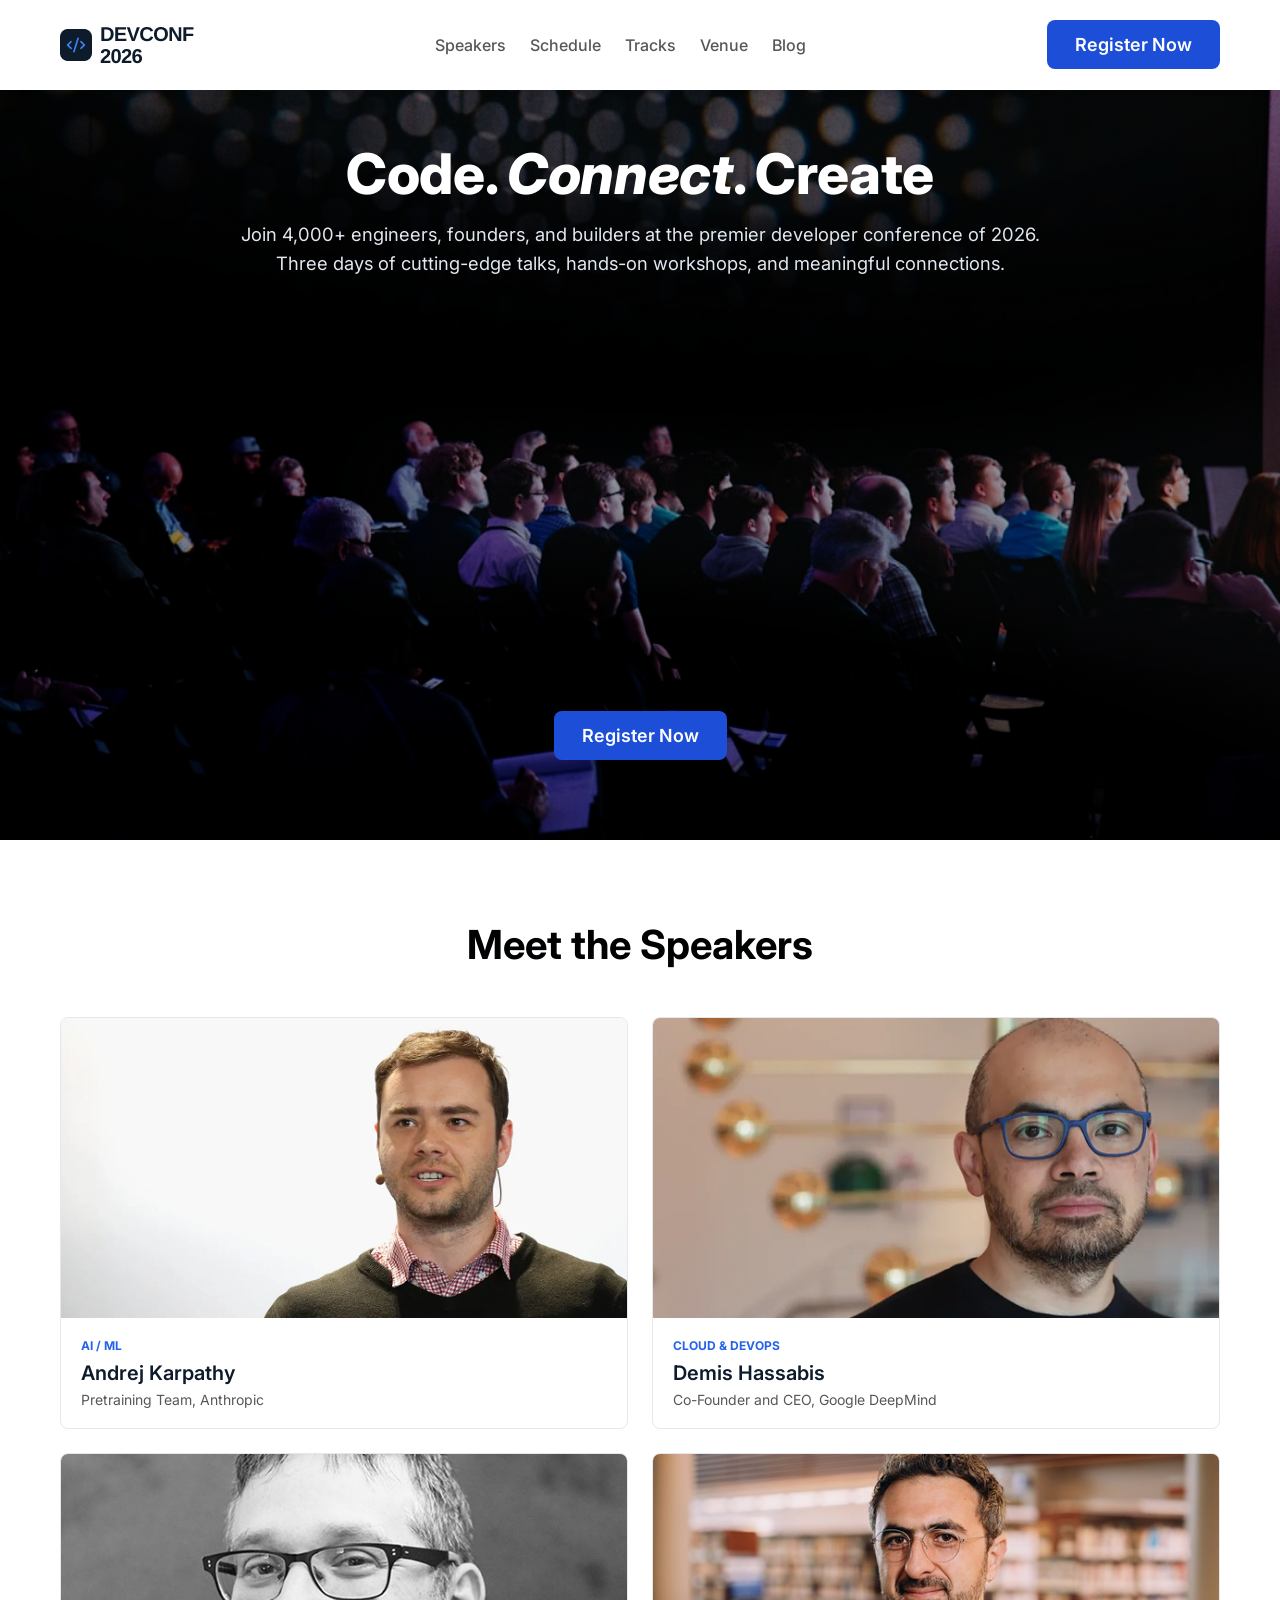
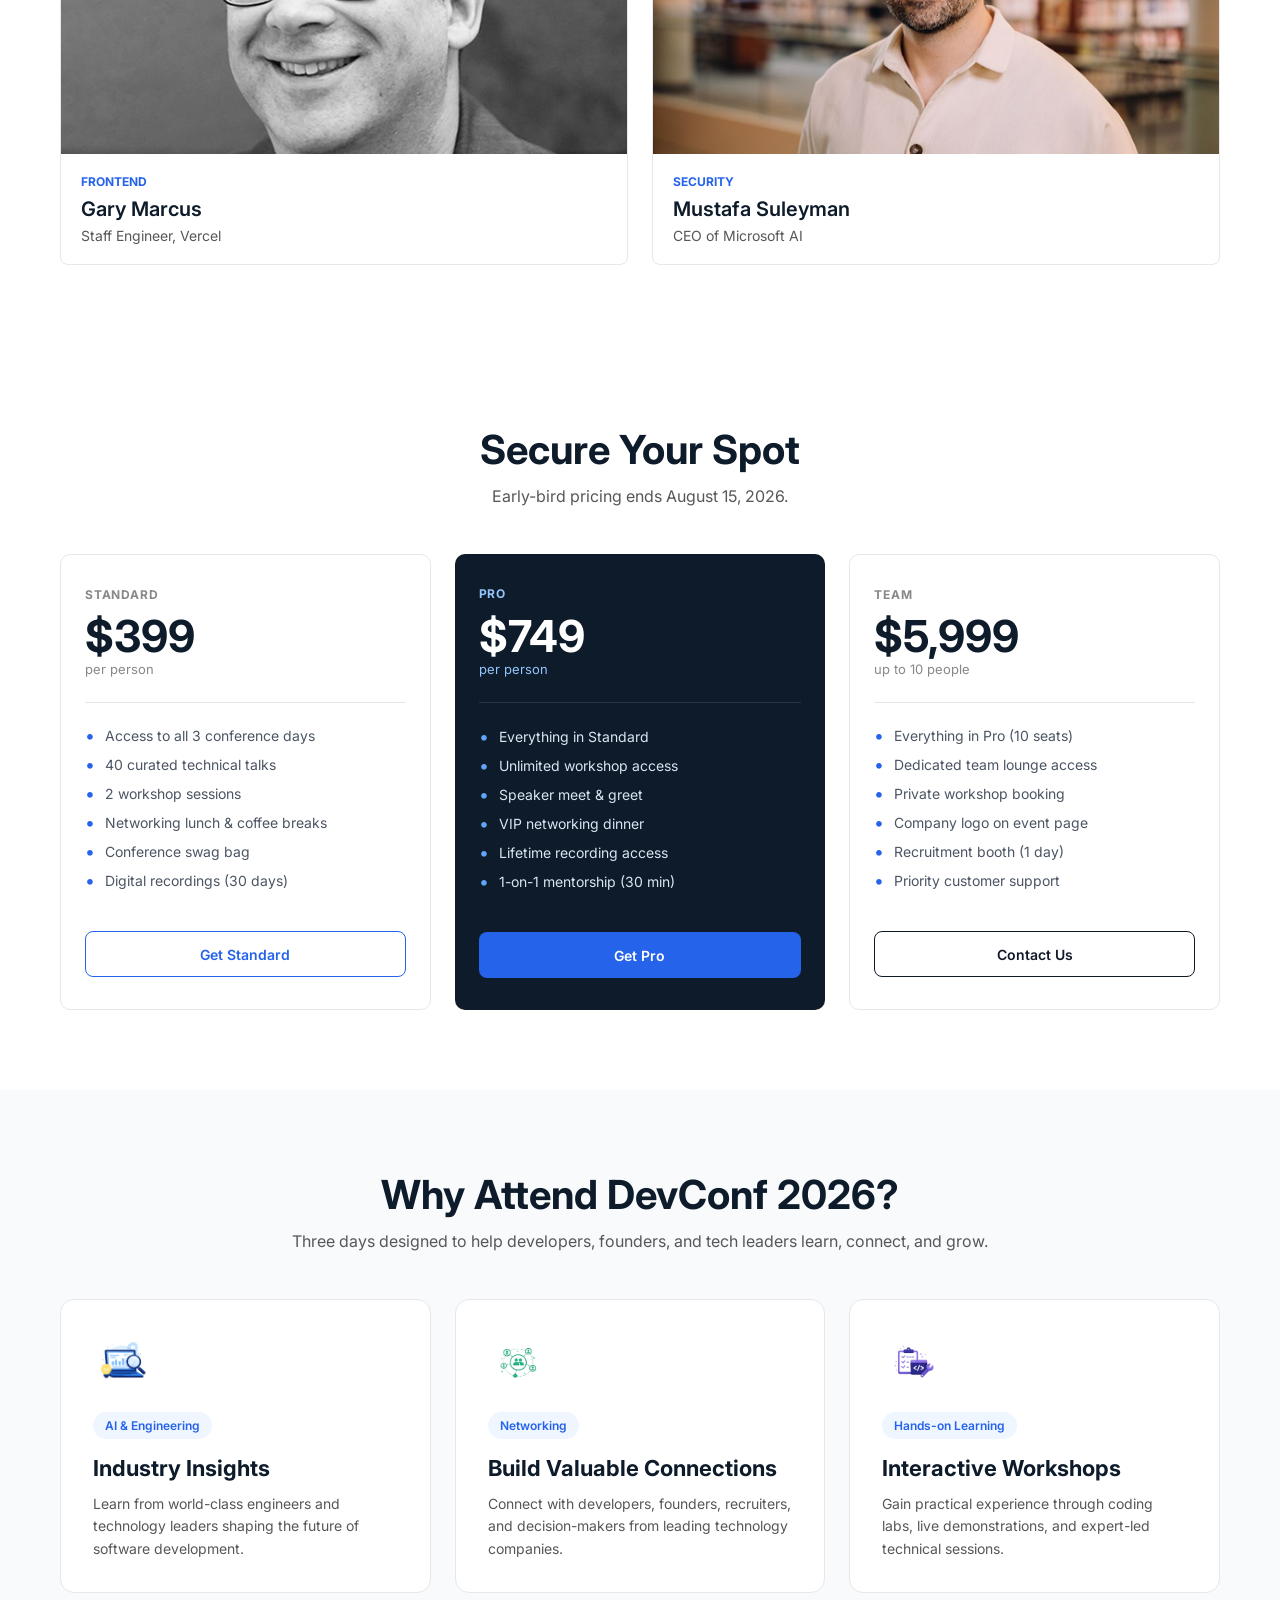
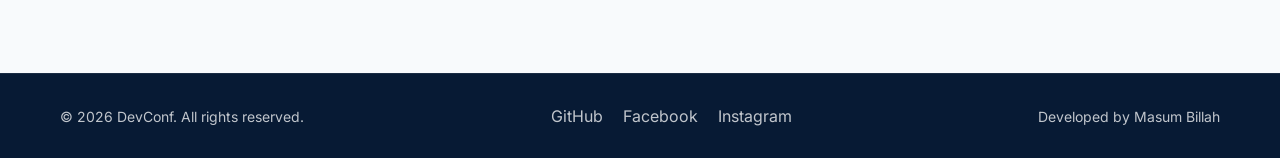
==== commit eea4ab1e: "Update index.html" ====
--- a/index.html
+++ b/index.html
@@ -16,15 +16,15 @@
 <header>
     <div class="container">
         <nav>
-            <!-- লোগো (উপরে সেন্টারে থাকবে) -->
-            <img src="./assets/logo.png" alt="DevConf Logo" class="nav-logo">
-
-            <!-- মোবাইলের জন্য টগল মেনু বাটন (২য় লাইনের বামে) -->
+            <!-- Logo up top canter -->
+            <img src="logo.png" alt="DevConf Logo" class="nav-logo">
+
+            <!-- Mobail View -->
             <div class="menu-toggle" id="menu-toggle">
                 &#9776;
             </div>
 
-            <!-- নেভিগেশন আইটেম (অফ-ক্যানভাস ডিজাইন) -->
+            <!-- Navigation design -->
             <ul id="nav-menu">
                 <li class="close-btn-wrap">
                     <span class="close-menu" id="close-menu">&times;</span>
@@ -36,13 +36,13 @@
                 <li><a href="#blog">Blog</a></li>
             </ul>
 
-            <!-- রেজিস্টার বাটন (২য় লাইনের ডানে) -->
+
            <a href="./auth.html" class="common-btn hero-btn">Register Now</a>
         </nav>
     </div>
 </header>
 
-<!-- স্ক্রিন আবছায়া করার জন্য এবং বাইরে ক্লিক ধরে মেনু বন্ধ করার জন্য ওভারলে -->
+
 <div class="menu-overlay" id="menu-overlay"></div>
 
 <!-- Hero section start -->
@@ -71,7 +71,7 @@
 
         <div class="speakers-parent-grid">
             <div class="speaker-card">
-                <img src="./assets/andrej.png" alt="Andrej Karpathy">
+                <img src="andrej.png" alt="Andrej Karpathy">
                 <div class="speaker-content">
                     <span class="speaker-category">AI / ML</span>
                     <h3>Andrej Karpathy</h3>
@@ -80,7 +80,7 @@
             </div>
 
             <div class="speaker-card">
-                <img src="./assets/demis.png" alt="Demis Hassabis">
+                <img src="demis.png" alt="Demis Hassabis">
                 <div class="speaker-content">
                     <span class="speaker-category">Cloud & DevOps</span>
                     <h3>Demis Hassabis</h3>
@@ -89,7 +89,7 @@
             </div>
 
             <div class="speaker-card">
-                <img src="./assets/gary.png" alt="Gary Marcus">
+                <img src="gary.png" alt="Gary Marcus">
                 <div class="speaker-content">
                     <span class="speaker-category">Frontend</span>
                     <h3>Gary Marcus</h3>
@@ -98,7 +98,7 @@
             </div>
 
             <div class="speaker-card">
-                <img src="./assets/mustafa.png" alt="Mustafa Suleyman">
+                <img src="mustafa.png" alt="Mustafa Suleyman">
                 <div class="speaker-content">
                     <span class="speaker-category">Security</span>
                     <h3>Mustafa Suleyman</h3>
@@ -190,21 +190,21 @@
 
         <div class="experience-grid">
             <div class="experience-card">
-                <img src="./assets/industry.png" alt="Industry Insights">
+                <img src="industry.png" alt="Industry Insights">
                 <span class="feature-tag">AI & Engineering</span>
                 <h3>Industry Insights</h3>
                 <p>Learn from world-class engineers and technology leaders shaping the future of software development.</p>
             </div>
 
             <div class="experience-card">
-                <img src="./assets/meningful.png" alt="Networking">
+                <img src="meningful.png" alt="Networking">
                 <span class="feature-tag">Networking</span>
                 <h3>Build Valuable Connections</h3>
                 <p>Connect with developers, founders, recruiters, and decision-makers from leading technology companies.</p>
             </div>
 
             <div class="experience-card">
-                <img src="./assets/hands.png" alt="Workshops">
+                <img src="hands.png" alt="Workshops">
                 <span class="feature-tag">Hands-on Learning</span>
                 <h3>Interactive Workshops</h3>
                 <p>Gain practical experience through coding labs, live demonstrations, and expert-led technical sessions.</p>
@@ -244,34 +244,33 @@
     const menuLinks = document.querySelectorAll('#nav-menu a');
     const header = document.querySelector('header');
 
-    // ১. মেনু বন্ধ করার মূল ফংশন
+ 
     function hideMenu() {
         navMenu.classList.remove('active');
         menuOverlay.classList.remove('active');
     }
 
-    // ২. টগল বাটন ক্লিক করলে মেনু খুলবে/বন্ধ হবে
+
     menuToggle.addEventListener('click', (e) => {
         e.stopPropagation();
         navMenu.classList.toggle('active');
         menuOverlay.classList.toggle('active');
     });
 
-    // ৩. 'X' বাটনে ক্লিক করলে বন্ধ হবে
     if(closeMenu) {
         closeMenu.addEventListener('click', hideMenu);
     }
 
-    // ৪. বাইরের স্ক্রিনে বা ওভারলেতে ক্লিক করলে বন্ধ হবে
+    
     menuOverlay.addEventListener('click', hideMenu);
 
-    // ৫. স্ক্রোল করলে মেনু বন্ধ হবে এবং মোবাইলে লোগো অংশ উপরে স্লাইড হয়ে সরে যাবে
+
     window.addEventListener('scroll', () => {
-        hideMenu(); // স্ক্রোল করলে সাইডবার মেনু বন্ধ হবে
+        hideMenu(); 
 
         let scrollTop = window.pageYOffset || document.documentElement.scrollTop;
 
-        // শুধু মোবাইলে (৭৬৮ পিক্সেলের নিচে) স্ক্রল করলে লোগো অংশ হাইড হবে
+        
         if (window.innerWidth <= 768) {
             if (scrollTop > 40) {
                 header.classList.add('hide-logo');
@@ -283,7 +282,6 @@
         }
     });
 
-    // ৬. মেনুর যেকোনো লিঙ্কে ক্লিক করলে মেনু বন্ধ হবে
     menuLinks.forEach(link => {
         link.addEventListener('click', hideMenu);
     });
--- a/style.css
+++ b/style.css
@@ -60,10 +60,33 @@
     color: #1D4ED8;
 }
 
+.close-btn-wrap {
+    display: none;
+}
+
+/* Overlay Style */
+.menu-overlay {
+    position: fixed;
+    top: 0;
+    left: 0;
+    width: 100%;
+    height: 100vh;
+    background: rgba(0, 0, 0, 0.5);
+    opacity: 0;
+    visibility: hidden;
+    transition: all 0.3s ease;
+    z-index: 999;
+}
+
+.menu-overlay.active {
+    opacity: 1;
+    visibility: visible;
+}
+
 
 /* ================= Hero Section Fixed Style ================= */
 .hero-parent-root {
-   background-image: linear-gradient(rgba(0, 0, 0, 0.4), rgba(0, 0, 0, 0.4)), url('cover.jpeg');
+    background-image: linear-gradient(rgba(0, 0, 0, 0.4), rgba(0, 0, 0, 0.4)), url('cover.jpeg');
     background-size: cover;
     background-position: center;
     background-repeat: no-repeat;
@@ -75,10 +98,10 @@
     height: 100%;
     display: flex;
     flex-direction: column;
-    justify-content: space-between; /* কন্টেন্টকে একদম উপরে এবং নিচে পাঠাবে */
+    justify-content: space-between;
     align-items: center;
-    padding-top: 50px;    /* চিহ্নিত উপরের ডার্ক অংশে টেক্সট পজিশন করবে */
-    padding-bottom: 80px; /* চিহ্নিত নিচের ডার্ক অংশে বাটন পজিশন করবে */
+    padding-top: 50px;
+    padding-bottom: 80px;
     box-sizing: border-box;
 }
 
@@ -113,6 +136,7 @@
     border-radius: 8px;
     white-space: nowrap;
 }
+
 /* Speakers Section */
 .speakers-parent {
     padding: 80px 0;
@@ -434,10 +458,6 @@
     gap: 20px;
 }
 
-/* ==========================================================
-   RESPONSIVE MEDIA QUERIES (Mobile & Tablet)
-   ========================================================== */
-
 /* Tablet View (Max Width: 992px) */
 @media screen and (max-width: 992px) {
     .speakers-parent-grid {
@@ -450,31 +470,127 @@
     }
 }
 
-/* ==========================================================
-   RESPONSIVE MEDIA QUERIES (Mobile & Tablet)
-   ========================================================== */
-
-/* Tablet View (Max Width: 992px) */
-@media screen and (max-width: 992px) {
-    .speakers-parent-grid,
-    .pricing-parent-grid,
-    .experience-grid {
-        grid-template-columns: repeat(2, 1fr);
-    }
-}
-
-/* Mobile View (Max Width: 768px) - 2 Columns Layout */
+/* Mobile View Layout Fix (Max Width: 768px) */
 @media screen and (max-width: 768px) {
     .container {
         padding: 0 12px;
     }
 
-    /* Navbar Mobile Layout */
+    /* 2-Line Header Layout */
     nav {
+        display: flex;
+        flex-wrap: wrap;
+        justify-content: space-between;
+        align-items: center;
+        padding: 12px 0;
+        gap: 12px;
+    }
+
+    .logo, 
+    nav > img {
+        width: 100%;
+        display: flex;
+        justify-content: center;
+        order: 1;
+    }
+
+    nav > img {
+        max-height: 36px;
+        object-fit: contain;
+    }
+/* Fix Button  */
+    .menu-toggle {
+        display: flex !important;
+        align-items: center;
+        justify-content: center;
+        font-size: 22px;
+        cursor: pointer;
+        color: #0F172A;
+        background-color: #F1F5F9;
+        width: 40px;
+        height: 40px;
+        border-radius: 8px;
+        z-index: 50; 
+        order: 2;
+        transition: background 0.2s ease;
+    }
+
+    .menu-toggle:hover {
+        background-color: #E2E8F0;
+    }
+
+    .nav-btn {
+        order: 3;
+        padding: 8px 16px;
+        font-size: 14px;
+    }
+
+    /*  z-index  */
+    nav ul {
+        position: fixed;
+        top: 0;
+        left: -280px;
+        width: 250px;
+        height: 100vh;
+        background-color: #0F172A;
+        display: flex;
         flex-direction: column;
-        gap: 12px;
-    }
-/* Hero Section Mobile Position Fix */
+        justify-content: flex-start;
+        align-items: flex-start;
+        padding: 20px;
+        gap: 10px;
+        transition: left 0.35s cubic-bezier(0.4, 0, 0.2, 1);
+        box-shadow: 8px 0 20px rgba(0, 0, 0, 0.3);
+        z-index: 10000; 
+    }
+
+    nav ul.active {
+        left: 0;
+    }
+
+    /* Close Button (✕) Inside Mobile Menu */
+    .close-btn-wrap {
+        display: flex;
+        justify-content: flex-end;
+        width: 100%;
+        margin-bottom: 10px;
+    }
+
+    .close-menu {
+        font-size: 28px;
+        color: #94A3B8;
+        cursor: pointer;
+        line-height: 1;
+        transition: color 0.2s;
+    }
+
+    .close-menu:hover {
+        color: #FFFFFF;
+    }
+
+    nav ul li {
+        width: 100%;
+        list-style: none;
+    }
+
+    nav ul li a {
+        color: #94A3B8;
+        font-size: 16px;
+        font-weight: 500;
+        text-decoration: none;
+        display: block;
+        padding: 12px 16px;
+        border-radius: 8px;
+        transition: all 0.2s ease;
+    }
+
+    nav ul li a:hover {
+        color: #FFFFFF;
+        background-color: #1E293B;
+        padding-left: 20px;
+    }
+
+    /* Hero Section Position */
     .hero-parent-root {
         height: 520px;
     }
@@ -484,33 +600,27 @@
         padding-bottom: 30px;
     }
 
+    .hero-text h2 {
+        font-size: 2rem;
+    }
+
+    .hero-text p {
+        font-size: 0.95rem;
+    }
+
     .hero-btn {
         padding: 10px 20px;
         font-size: 14px;
     }
 
-    nav ul {
-        gap: 10px;
-        flex-wrap: wrap;
-        justify-content: center;
-    }
-
-    /* Typography Responsive Sizes */
-    .hero-text h2 {
-        font-size: 2rem;
-    }
-
-    .hero-text p {
-        font-size: 0.95rem;
-    }
-
+    /* Sections Title */
     .speakers-parent-title,
     .pricing-header h2,
     .experience-header h2 {
         font-size: 1.6rem;
     }
 
-    /* ALL GRIDS: 2 Columns on Mobile */
+    /* All Grids: 2 Columns */
     .speakers-parent-grid,
     .pricing-parent-grid,
     .experience-grid {
@@ -518,7 +628,7 @@
         gap: 12px;
     }
 
-    /* Speakers Card Compact Size */
+    /* Speakers Card */
     .speaker-card img {
         height: 150px;
     }
@@ -542,7 +652,7 @@
         line-height: 1.3;
     }
 
-    /* Pricing Card Compact Size */
+    /* Pricing Card */
     .pricing-card {
         padding: 16px 12px;
     }
@@ -557,7 +667,7 @@
         padding-left: 14px;
     }
 
-    /* Experience Card Compact Size */
+    /* Experience Card */
     .experience-card {
         padding: 16px 12px;
     }
@@ -578,10 +688,120 @@
         line-height: 1.4;
     }
 
-    /* Footer Mobile Layout */
+    /* Footer */
     .footer-parent-container {
         flex-direction: column;
         text-align: center;
         gap: 12px;
     }
 }
+
+/* Desktop View Hide Toggle Icon */
+@media screen and (min-width: 769px) {
+    .menu-toggle {
+        display: none !important;
+    }
+}
+
+/* *************************** */
+header {
+  position: sticky;
+  top: 0;
+  z-index: 1000; 
+  
+ 
+  background-color: rgba(255, 255, 255, 0.7); 
+  backdrop-filter: blur(10px); 
+  -webkit-backdrop-filter: blur(10px); 
+  
+
+  border-bottom: 1px solid rgba(255, 255, 255, 0.3);
+  box-shadow: 0 4px 6px -1px rgba(0, 0, 0, 0.05);
+
+ 
+  transition: transform 0.3s ease-in-out;
+}
+
+
+@media screen and (max-width: 768px) {
+  header.hide-logo {
+    transform: translateY(-48px); 
+  }
+}
+
+
+
+
+
+
+
+
+
+
+
+
+
+
+
+
+
+/* 
+   FIXES FOR MOBILE VIEW & UNDERLINE ISSUE
+    */
+
+a.common-btn, 
+.common-btn {
+    text-decoration: none !important;
+    display: inline-flex;
+    align-items: center;
+    justify-content: center;
+}
+
+
+@media screen and (max-width: 768px) {
+   
+    nav {
+        flex-wrap: nowrap !important;
+        justify-content: space-between !important;
+        align-items: center !important;
+        padding: 10px 0 !important;
+        gap: 0 !important;
+    }
+
+    /* লোগো পজিশনিং */
+    .nav-logo {
+        width: auto !important;
+        max-height: 32px !important;
+        order: 2 !important;
+    }
+
+    /* টগল বাটন ও রেজিস্টার বাটন */
+    .menu-toggle {
+        order: 1 !important;
+        margin: 0 !important;
+    }
+
+    header .hero-btn, 
+    header .nav-btn {
+        order: 3 !important;
+        padding: 6px 12px !important;
+        font-size: 13px !important;
+        white-space: nowrap;
+    }
+
+    .hero-parent-root {
+        height: auto !important;
+        min-height: 480px;
+        padding: 40px 0;
+    }
+
+    .hero-container {
+        padding-top: 60px !important;
+        padding-bottom: 20px !important;
+    }
+
+  
+    header.hide-logo {
+        transform: none !important;
+    }
+}
